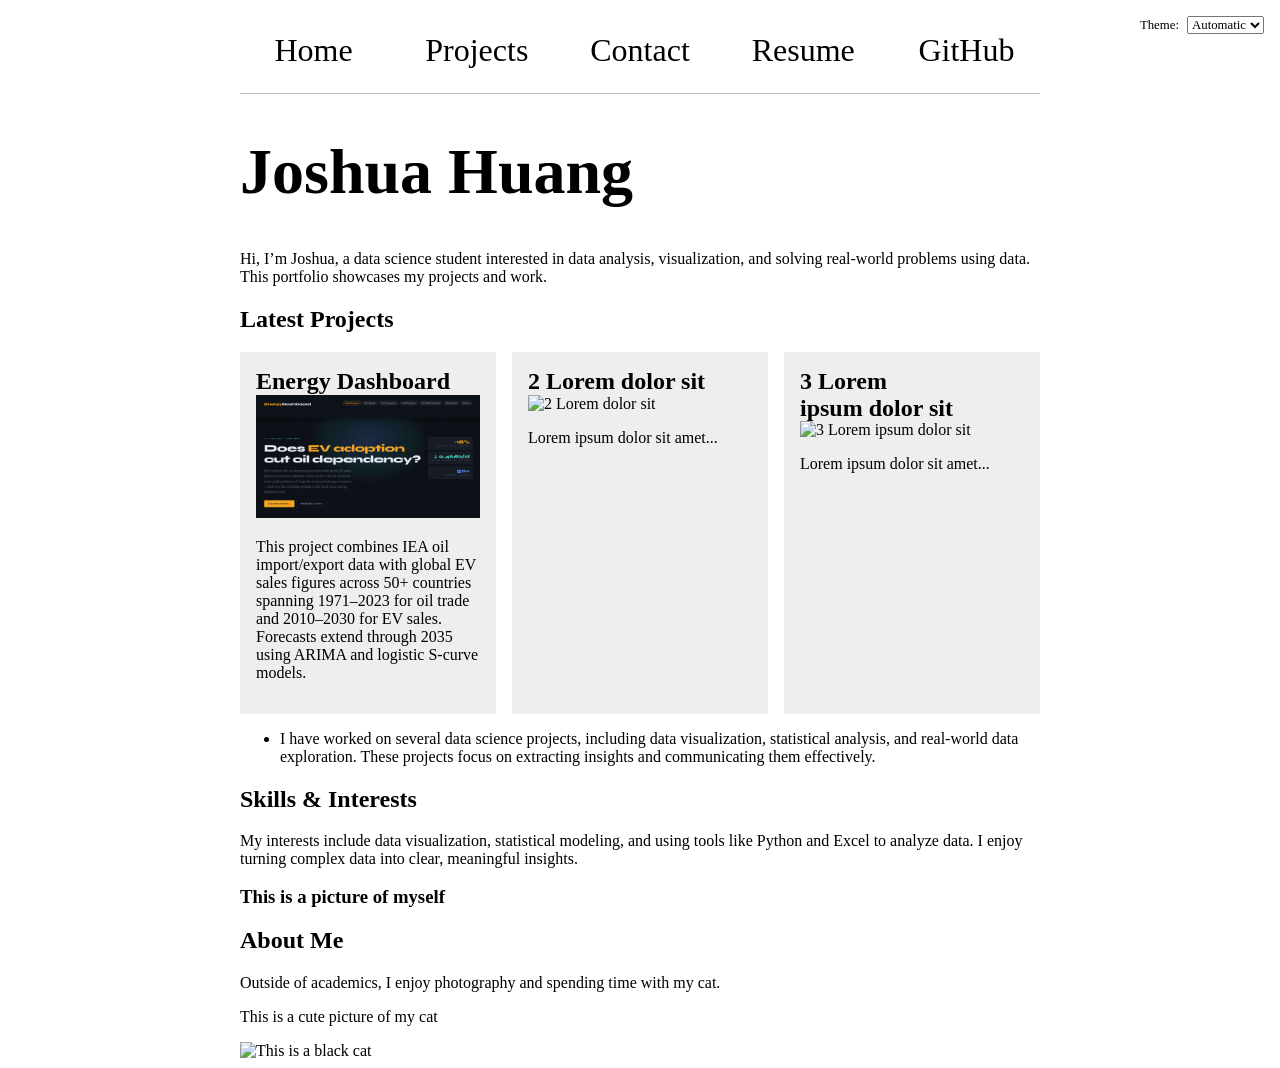
==== index.html @ 331b8407 "f4" ====
<!DOCTYPE html>
<html lang="en">
<head>
    <meta charset="UTF-8">
    <meta name="viewport" content="width=device-width, initial-scale=1.0">
    <title>Joshua Huang: Personal site and portfolio </title>
    <link rel="stylesheet" href="style.css">
    <script type="module" src="global.js"></script>
    
    <script src="index.js" type="module" defer></script>
</head>

    

<body>
    

    <h1>Joshua Huang</h1>
    <p>Hi, I’m Joshua, a data science student interested in data analysis, 
        visualization, and solving real-world problems using data. This portfolio showcases my projects and work.
    </p>

    <h2>Latest Projects</h2>
        <div class="projects">
    <!-- JS will fill this -->
        </div>

    <ul>
        <li>
            <p>
    I have worked on several data science projects, including data visualization,
    statistical analysis, and real-world data exploration. These projects focus on
    extracting insights and communicating them effectively.
        </p>

        </li>
    </ul>
    
    <h2>Skills & Interests</h2>
    <p>
     My interests include data visualization, statistical modeling, and using tools
    like Python and Excel to analyze data. I enjoy turning complex data into clear,
    meaningful insights.
    </p>

    <h3>This is a picture of myself</h3>

    <h2>About Me</h2>
    <p>
    Outside of academics, I enjoy photography and spending time with my cat.
    </p>
    <p>This is a cute picture of my cat</p>
    <img src="image/blackcat.png" alt="This is a black cat" width="500"/>

    
</body>
</html>
---- style.css ----
body {
  max-width: 100ch;
  margin: 0 auto;
  padding: 0.5rem 1rem;
}

input,
textarea,
button,
select {
  font: inherit;
}

form {
  display: grid;
  grid-template-columns: auto 1fr;
  gap: 1em;
}

form label {
  display: grid;
  grid-template-columns: subgrid;
  grid-column: 1 / -1;
}

button {
  grid-column: 1 / -1;
  width: 50%;
  margin: 1em auto;
}

:root{
    --color-accent: oklch(65.602% 0.09892 120.137);
} /* --root for whole doc> */

html {
  accent-color: var(--color-accent);
}

nav ul,
nav li {
  display: contents;
}

nav {
  display: flex;
  gap: 1rem;
  padding: 0.5rem 0;
  align-items: center;
  font-size: 2rem;
  border-bottom: 1px solid oklch(80% 3% 200);
}

nav a {
  flex: 1;
  text-decoration: none;
  color: inherit;
  text-align: center;
  padding: 0.5em;
}
nav a.current {
  border-bottom: 0.4em solid var(--color-accent);
  padding-bottom: 0.1em;
}

nav a:hover {
  border-bottom: 0.4em solid var(--color-accent);
  background-color: oklch(from var(--color-accent) 95% 5% h)
}
.projects {
  display: grid;
  grid-template-columns: repeat(auto-fill, minmax(15em, 1fr));
  gap: 1em;
}
.projects img {
  width: 100%;
  height: auto;
}
.projects article {
  padding: 1em;
  background-color: color-mix(in oklch, canvas, canvastext 5%);
}

.projects article:hover {
  transform: translateY(-4px);
}

.projects h2 {
  margin: 0;
}
h1 {
  font-size: 400%;
}

h1,
h2,
h3,
h4,
h5,
h6 {
  line-height: 1.1;
  text-wrap: balance;
}
html {
  color-scheme: light dark;
}

body {
  background-color: canvas;
  color: canvastext;
}

nav {
  --border-color: oklch(50% 10% 200 / 40%);
  border-bottom: 1px solid var(--border-color);
}

nav a:hover {
  background-color: color-mix(in oklch, var(--color-accent), canvas 85%);
}

.color-scheme {
  position: absolute;
  top: 1rem;
  right: 1rem;
  font-size: 80%;
  display: flex;
  align-items: center;
  gap: 0.5rem;
  grid-column: auto;
  grid-template-columns: none;
}
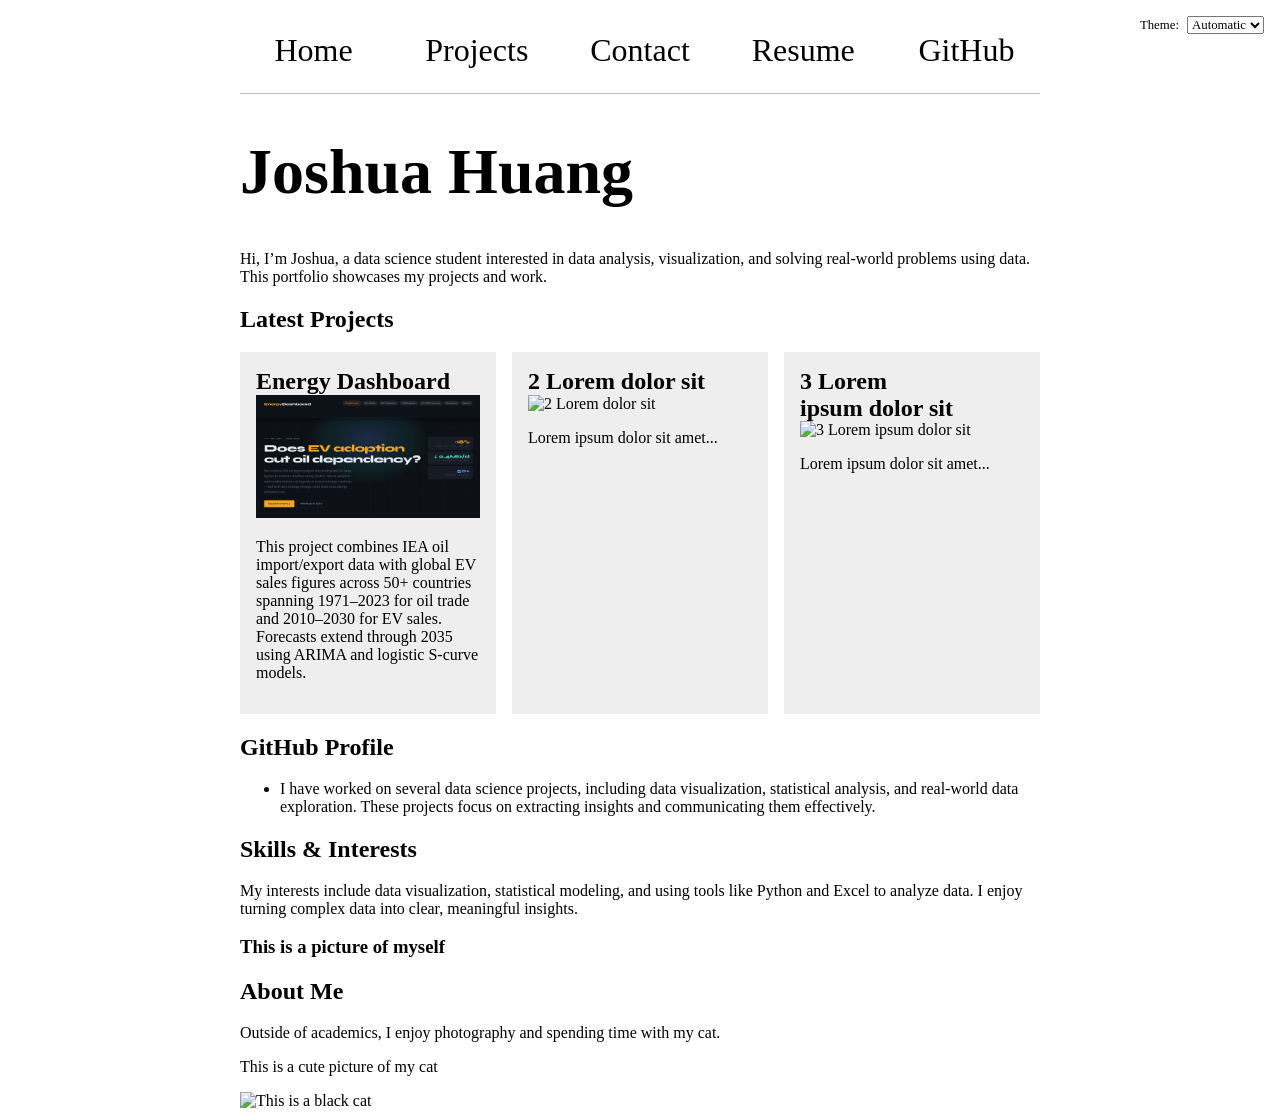
==== commit b473041d: "s4" ====
--- a/index.html
+++ b/index.html
@@ -24,7 +24,9 @@
         <div class="projects">
     <!-- JS will fill this -->
         </div>
-
+    <h2>GitHub Profile</h2>
+    <div id="profile-stats"></div>
+    
     <ul>
         <li>
             <p>
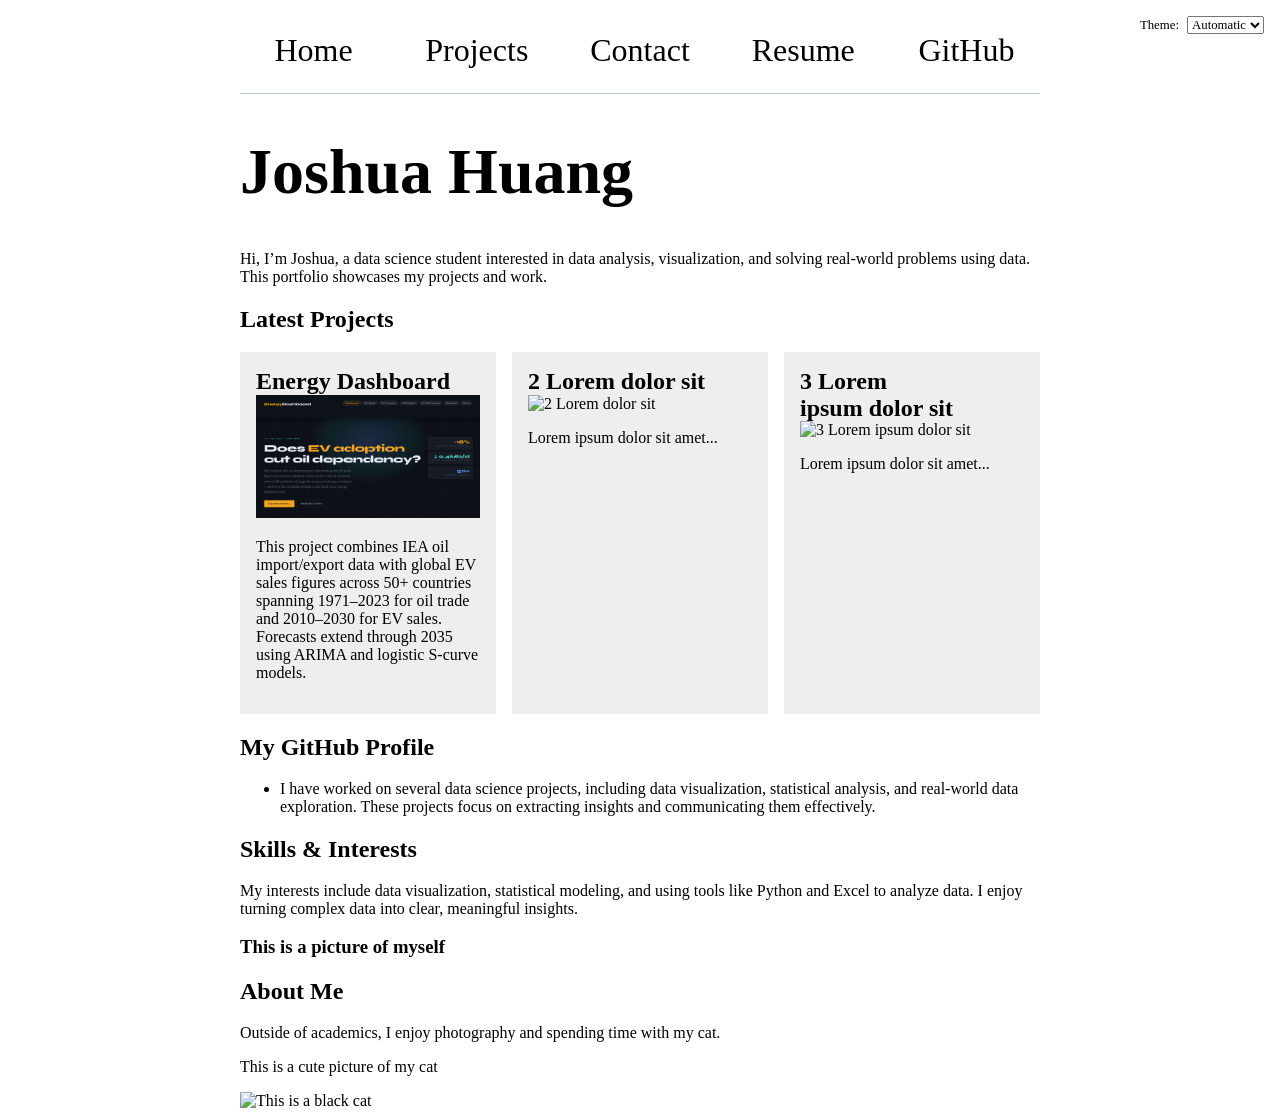
==== commit d5b2ce27: "s4 update" ====
--- a/index.html
+++ b/index.html
@@ -24,9 +24,10 @@
         <div class="projects">
     <!-- JS will fill this -->
         </div>
-    <h2>GitHub Profile</h2>
+    
+    <h2>My GitHub Profile</h2>
     <div id="profile-stats"></div>
-    
+
     <ul>
         <li>
             <p>
--- a/style.css
+++ b/style.css
@@ -129,4 +129,23 @@
   gap: 0.5rem;
   grid-column: auto;
   grid-template-columns: none;
+}
+
+#profile-stats dl {
+  display: grid;
+  grid-template-columns: repeat(4, 1fr);
+  gap: 0.5rem;
+}
+
+#profile-stats dt {
+  grid-row: 1;
+  font-weight: bold;
+  color: gray;
+  text-transform: uppercase;
+}
+
+#profile-stats dd {
+  grid-row: 2;
+  margin: 0;
+  font-size: 2rem;
 }
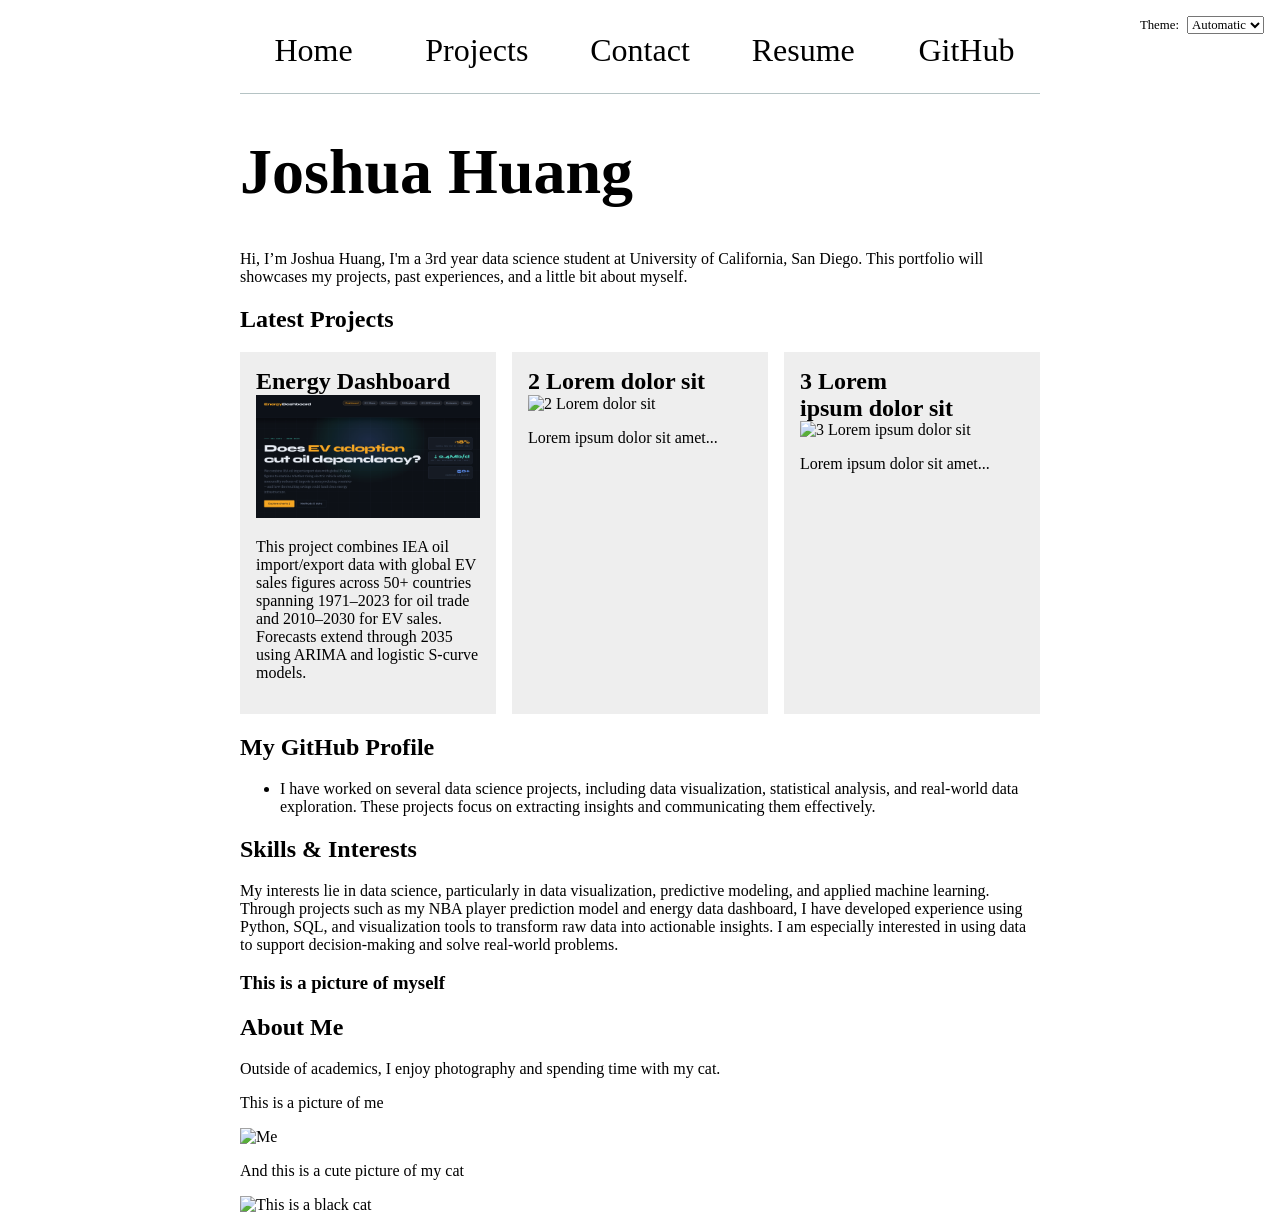
==== commit 47be74d9: "update" ====
--- a/index.html
+++ b/index.html
@@ -16,8 +16,7 @@
     
 
     <h1>Joshua Huang</h1>
-    <p>Hi, I’m Joshua, a data science student interested in data analysis, 
-        visualization, and solving real-world problems using data. This portfolio showcases my projects and work.
+    <p>Hi, I’m Joshua Huang, I'm a 3rd year data science student at University of California, San Diego. This portfolio will showcases my projects, past experiences, and a little bit about myself.
     </p>
 
     <h2>Latest Projects</h2>
@@ -40,11 +39,12 @@
     </ul>
     
     <h2>Skills & Interests</h2>
-    <p>
-     My interests include data visualization, statistical modeling, and using tools
-    like Python and Excel to analyze data. I enjoy turning complex data into clear,
-    meaningful insights.
-    </p>
+        <p>
+        My interests lie in data science, particularly in data visualization, predictive modeling, 
+        and applied machine learning. Through projects such as my NBA player prediction model and energy data dashboard, 
+        I have developed experience using Python, SQL, and visualization tools to transform raw data into actionable insights. 
+        I am especially interested in using data to support decision-making and solve real-world problems.
+        </p>
 
     <h3>This is a picture of myself</h3>
 
@@ -52,7 +52,10 @@
     <p>
     Outside of academics, I enjoy photography and spending time with my cat.
     </p>
-    <p>This is a cute picture of my cat</p>
+    <p>This is a picture of me</p>
+    <img src="image/hs.png" alt="Me" width="500"/>
+
+    <p>And this is a cute picture of my cat</p>
     <img src="image/blackcat.png" alt="This is a black cat" width="500"/>
 
     
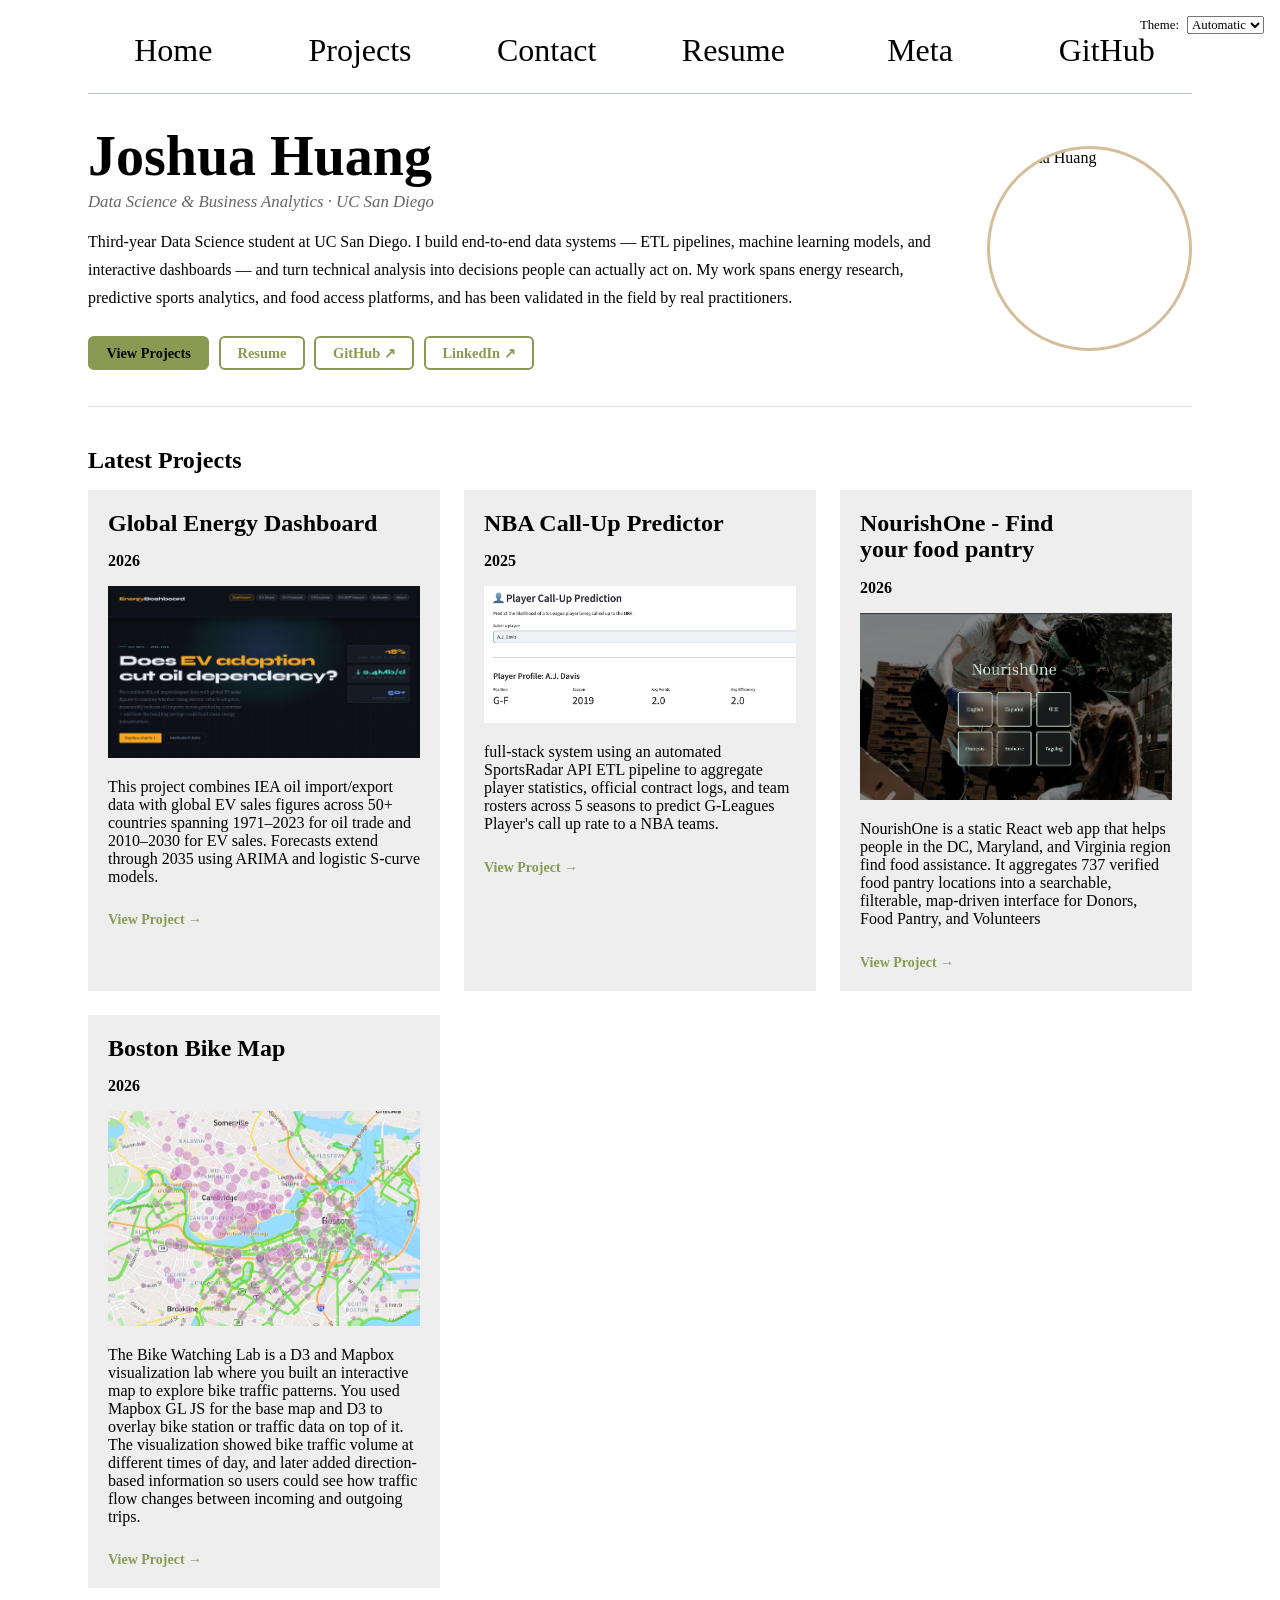
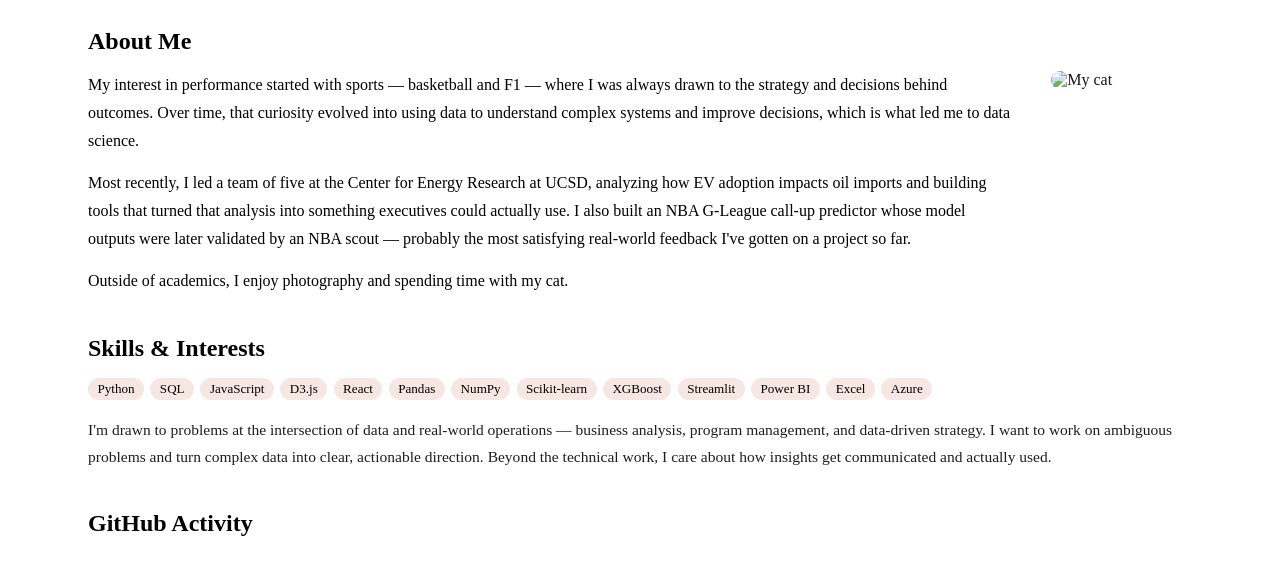
==== commit 7e4ba634: "ui update" ====
--- a/index.html
+++ b/index.html
@@ -3,61 +3,249 @@
 <head>
     <meta charset="UTF-8">
     <meta name="viewport" content="width=device-width, initial-scale=1.0">
-    <title>Joshua Huang: Personal site and portfolio </title>
+    <title>Joshua Huang — Data Science Portfolio</title>
     <link rel="stylesheet" href="style.css">
     <script type="module" src="global.js"></script>
-    
     <script src="index.js" type="module" defer></script>
+    <style>
+      /* ── Hero ──────────────────────────────────────────────── */
+      .hero {
+        display: grid;
+        grid-template-columns: 1fr auto;
+        gap: 2.5rem;
+        align-items: center;
+        padding: 2rem 0 2.25rem;
+        margin-bottom: 2.5rem;
+        border-bottom: 1px solid color-mix(in oklch, currentColor 12%, transparent);
+      }
+
+      .hero h1 {
+        font-size: clamp(2.25rem, 5vw, 3.5rem);
+        margin: 0 0 0.3rem;
+        line-height: 1.1;
+      }
+
+      .hero-tagline {
+        font-size: 1.05rem;
+        font-style: italic;
+        opacity: 0.6;
+        margin: 0 0 1rem;
+      }
+
+      .hero-intro {
+        font-size: 1rem;
+        line-height: 1.75;
+        margin: 0 0 1.5rem;
+      }
+
+      .hero-ctas {
+        display: flex;
+        flex-wrap: wrap;
+        gap: 0.6rem;
+      }
+
+      .hero-cta {
+        display: inline-block;
+        font-size: 0.9rem;
+        font-weight: 600;
+        text-decoration: none;
+        padding: 0.45em 1.15em;
+        border-radius: 0.4em;
+        border: 2px solid var(--color-accent);
+        color: var(--color-accent);
+        transition: background 150ms;
+      }
+
+      .hero-cta:hover {
+        background: color-mix(in oklch, var(--color-accent), canvas 80%);
+      }
+
+      .hero-cta.primary {
+        background: var(--color-accent);
+        color: oklch(12% 0.02 120);
+      }
+
+      .hero-cta.primary:hover {
+        background: color-mix(in oklch, var(--color-accent), canvastext 20%);
+      }
+
+      .hero-photo {
+        width: clamp(130px, 16vw, 210px);
+        aspect-ratio: 1;
+        border-radius: 50%;
+        object-fit: cover;
+        object-position: center 20%;
+        border: 3px solid color-mix(in oklch, var(--color-accent), canvas 45%);
+        display: block;
+      }
+
+      /* ── Section wrapper ───────────────────────────────────── */
+      .home-section {
+        margin-block: 2.5rem;
+      }
+
+      .home-section > h2 {
+        margin-top: 0;
+        margin-bottom: 1rem;
+      }
+
+      /* ── About ─────────────────────────────────────────────── */
+      .about-grid {
+        display: grid;
+        grid-template-columns: 1fr auto;
+        gap: 2.5rem;
+        align-items: start;
+      }
+
+      .about-text p {
+        font-size: 1rem;
+        line-height: 1.75;
+        margin: 0 0 0.9rem;
+      }
+
+      .about-text p:last-child { margin-bottom: 0; }
+
+      .about-photo {
+        width: clamp(100px, 11vw, 150px);
+        border-radius: 0.6rem;
+        display: block;
+        opacity: 0.9;
+      }
+
+      /* ── Skills ────────────────────────────────────────────── */
+      .skill-chips {
+        display: flex;
+        flex-wrap: wrap;
+        gap: 0.4rem;
+        margin-bottom: 1rem;
+      }
+
+      .skill-chip {
+        font-size: 0.82rem;
+        font-weight: 500;
+        padding: 0.22em 0.72em;
+        border-radius: 1em;
+        background: color-mix(in oklch, var(--color-accent), canvas 82%);
+        color: canvastext;
+      }
+
+      .interests-text {
+        font-size: 0.97rem;
+        line-height: 1.75;
+        margin: 0;
+        opacity: 0.88;
+      }
+
+      /* ── Responsive ────────────────────────────────────────── */
+      @media (max-width: 640px) {
+        .hero {
+          grid-template-columns: 1fr;
+          padding-top: 1.25rem;
+        }
+        .hero-photo {
+          width: 110px;
+          justify-self: center;
+          order: -1;
+        }
+        .about-grid {
+          grid-template-columns: 1fr;
+        }
+        .about-photo {
+          width: 90px;
+        }
+      }
+    </style>
 </head>
 
-    
-
 <body>
-    
-
-    <h1>Joshua Huang</h1>
-    <p>Hi, I’m Joshua Huang, I'm a 3rd year data science student at University of California, San Diego. This portfolio will showcases my projects, past experiences, and a little bit about myself.
+
+  <!-- ── Hero ─────────────────────────────────────────────────── -->
+  <section class="hero">
+    <div>
+      <h1>Joshua Huang</h1>
+      <p class="hero-tagline">Data Science &amp; Business Analytics · UC San Diego</p>
+      <p class="hero-intro">
+        Third-year Data Science student at UC San Diego. I build end-to-end data systems —
+        ETL pipelines, machine learning models, and interactive dashboards — and turn technical
+        analysis into decisions people can actually act on. My work spans energy research,
+        predictive sports analytics, and food access platforms, and has been validated in the field
+        by real practitioners.
+      </p>
+      <div class="hero-ctas">
+        <a href="projects/" class="hero-cta primary">View Projects</a>
+        <a href="resume/" class="hero-cta">Resume</a>
+        <a href="https://github.com/joshuaamm7" class="hero-cta" target="_blank" rel="noopener noreferrer">GitHub ↗</a>
+        <a href="https://linkedin.com/in/joshuahuang22" class="hero-cta" target="_blank" rel="noopener noreferrer">LinkedIn ↗</a>
+      </div>
+    </div>
+    <img src="image/hs.png" alt="Joshua Huang" class="hero-photo">
+  </section>
+
+  <!-- ── Latest Projects ───────────────────────────────────────── -->
+  <section class="home-section">
+    <h2>Latest Projects</h2>
+    <div class="projects">
+      <!-- Filled by index.js -->
+    </div>
+  </section>
+
+  <!-- ── About Me ──────────────────────────────────────────────── -->
+  <section class="home-section">
+    <h2>About Me</h2>
+    <div class="about-grid">
+      <div class="about-text">
+        <p>
+          My interest in performance started with sports — basketball and F1 — where I was
+          always drawn to the strategy and decisions behind outcomes. Over time, that curiosity
+          evolved into using data to understand complex systems and improve decisions, which is
+          what led me to data science.
+        </p>
+        <p>
+          Most recently, I led a team of five at the Center for Energy Research at UCSD,
+          analyzing how EV adoption impacts oil imports and building tools that turned that
+          analysis into something executives could actually use. I also built an NBA G-League
+          call-up predictor whose model outputs were later validated by an NBA scout —
+          probably the most satisfying real-world feedback I've gotten on a project so far.
+        </p>
+        <p>
+          Outside of academics, I enjoy photography and spending time with my cat.
+        </p>
+      </div>
+      <img src="image/blackcat.png" alt="My cat" class="about-photo">
+    </div>
+  </section>
+
+  <!-- ── Skills & Interests ────────────────────────────────────── -->
+  <section class="home-section">
+    <h2>Skills &amp; Interests</h2>
+    <div class="skill-chips">
+      <span class="skill-chip">Python</span>
+      <span class="skill-chip">SQL</span>
+      <span class="skill-chip">JavaScript</span>
+      <span class="skill-chip">D3.js</span>
+      <span class="skill-chip">React</span>
+      <span class="skill-chip">Pandas</span>
+      <span class="skill-chip">NumPy</span>
+      <span class="skill-chip">Scikit-learn</span>
+      <span class="skill-chip">XGBoost</span>
+      <span class="skill-chip">Streamlit</span>
+      <span class="skill-chip">Power BI</span>
+      <span class="skill-chip">Excel</span>
+      <span class="skill-chip">Azure</span>
+    </div>
+    <p class="interests-text">
+      I'm drawn to problems at the intersection of data and real-world operations — business
+      analysis, program management, and data-driven strategy. I want to work on ambiguous
+      problems and turn complex data into clear, actionable direction. Beyond the technical
+      work, I care about how insights get communicated and actually used.
     </p>
-
-    <h2>Latest Projects</h2>
-        <div class="projects">
-    <!-- JS will fill this -->
-        </div>
-    
-    <h2>My GitHub Profile</h2>
+  </section>
+
+  <!-- ── GitHub Activity ───────────────────────────────────────── -->
+  <section class="home-section">
+    <h2>GitHub Activity</h2>
     <div id="profile-stats"></div>
-
-    <ul>
-        <li>
-            <p>
-    I have worked on several data science projects, including data visualization,
-    statistical analysis, and real-world data exploration. These projects focus on
-    extracting insights and communicating them effectively.
-        </p>
-
-        </li>
-    </ul>
-    
-    <h2>Skills & Interests</h2>
-        <p>
-        My interests lie in data science, particularly in data visualization, predictive modeling, 
-        and applied machine learning. Through projects such as my NBA player prediction model and energy data dashboard, 
-        I have developed experience using Python, SQL, and visualization tools to transform raw data into actionable insights. 
-        I am especially interested in using data to support decision-making and solve real-world problems.
-        </p>
-
-    <h3>This is a picture of myself</h3>
-
-    <h2>About Me</h2>
-    <p>
-    Outside of academics, I enjoy photography and spending time with my cat.
-    </p>
-    <p>This is a picture of me</p>
-    <img src="image/hs.png" alt="Me" width="500"/>
-
-    <p>And this is a cute picture of my cat</p>
-    <img src="image/blackcat.png" alt="This is a black cat" width="500"/>
-
-    
+  </section>
+
 </body>
-</html>+</html>
--- a/style.css
+++ b/style.css
@@ -1,7 +1,22 @@
+* {
+  box-sizing: border-box;
+}
+
+:root {
+  --color-accent: oklch(65.602% 0.09892 120.137);
+}
+
+html {
+  accent-color: var(--color-accent);
+  color-scheme: light dark;
+}
+
 body {
-  max-width: 100ch;
+  max-width: min(1300px, 90vw);
   margin: 0 auto;
-  padding: 0.5rem 1rem;
+  padding: 0.5rem 1.5rem;
+  background-color: canvas;
+  color: canvastext;
 }
 
 input,
@@ -11,6 +26,8 @@
   font: inherit;
 }
 
+/* ─── Form ─────────────────────────────────────────────── */
+
 form {
   display: grid;
   grid-template-columns: auto 1fr;
@@ -29,26 +46,21 @@
   margin: 1em auto;
 }
 
-:root{
-    --color-accent: oklch(65.602% 0.09892 120.137);
-} /* --root for whole doc> */
-
-html {
-  accent-color: var(--color-accent);
-}
-
-nav ul,
-nav li {
-  display: contents;
-}
+/* ─── Navigation ────────────────────────────────────────── */
 
 nav {
+  --border-color: oklch(50% 10% 200 / 40%);
   display: flex;
   gap: 1rem;
   padding: 0.5rem 0;
   align-items: center;
   font-size: 2rem;
-  border-bottom: 1px solid oklch(80% 3% 200);
+  border-bottom: 1px solid var(--border-color);
+}
+
+nav ul,
+nav li {
+  display: contents;
 }
 
 nav a {
@@ -58,6 +70,7 @@
   text-align: center;
   padding: 0.5em;
 }
+
 nav a.current {
   border-bottom: 0.4em solid var(--color-accent);
   padding-bottom: 0.1em;
@@ -65,29 +78,11 @@
 
 nav a:hover {
   border-bottom: 0.4em solid var(--color-accent);
-  background-color: oklch(from var(--color-accent) 95% 5% h)
-}
-.projects {
-  display: grid;
-  grid-template-columns: repeat(auto-fill, minmax(15em, 1fr));
-  gap: 1em;
-}
-.projects img {
-  width: 100%;
-  height: auto;
-}
-.projects article {
-  padding: 1em;
-  background-color: color-mix(in oklch, canvas, canvastext 5%);
-}
-
-.projects article:hover {
-  transform: translateY(-4px);
-}
-
-.projects h2 {
-  margin: 0;
-}
+  background-color: color-mix(in oklch, var(--color-accent), canvas 85%);
+}
+
+/* ─── Headings ──────────────────────────────────────────── */
+
 h1 {
   font-size: 400%;
 }
@@ -101,23 +96,8 @@
   line-height: 1.1;
   text-wrap: balance;
 }
-html {
-  color-scheme: light dark;
-}
-
-body {
-  background-color: canvas;
-  color: canvastext;
-}
-
-nav {
-  --border-color: oklch(50% 10% 200 / 40%);
-  border-bottom: 1px solid var(--border-color);
-}
-
-nav a:hover {
-  background-color: color-mix(in oklch, var(--color-accent), canvas 85%);
-}
+
+/* ─── Theme selector ────────────────────────────────────── */
 
 .color-scheme {
   position: absolute;
@@ -131,6 +111,8 @@
   grid-template-columns: none;
 }
 
+/* ─── Profile stats ─────────────────────────────────────── */
+
 #profile-stats dl {
   display: grid;
   grid-template-columns: repeat(4, 1fr);
@@ -148,4 +130,480 @@
   grid-row: 2;
   margin: 0;
   font-size: 2rem;
+}
+
+/* ─── Projects grid ─────────────────────────────────────── */
+
+.projects {
+  display: grid;
+  grid-template-columns: repeat(auto-fill, minmax(17em, 1fr));
+  gap: 1.5em;
+}
+
+.projects img {
+  width: 100%;
+  height: auto;
+}
+
+.projects article {
+  padding: 1.25em;
+  background-color: color-mix(in oklch, canvas, canvastext 5%);
+}
+
+.projects article:hover {
+  transform: translateY(-4px);
+}
+
+.projects h2 {
+  margin: 0;
+}
+
+.project-link {
+  display: inline-block;
+  margin-top: 0.75em;
+  font-size: 0.875rem;
+  font-weight: 600;
+  color: var(--color-accent);
+  text-decoration: none;
+}
+
+.project-link:hover {
+  text-decoration: underline;
+}
+
+/* ─── Pie chart & legend ────────────────────────────────── */
+
+.chart-container {
+  display: flex;
+  align-items: center;
+  gap: 2.5em;
+  margin-block: 2.5rem;
+}
+
+#projects-pie-plot {
+  max-width: 20em;
+  overflow: visible;
+}
+
+#projects-pie-plot path {
+  transition: 300ms;
+  cursor: pointer;
+}
+
+#projects-pie-plot:has(path:hover) path:not(:hover) {
+  opacity: 0.5;
+}
+
+.selected {
+  --color: oklch(60% 45% 0) !important;
+}
+
+.selected:is(path) {
+  fill: var(--color);
+}
+
+.legend {
+  flex: 1;
+  display: grid;
+  grid-template-columns: repeat(auto-fill, minmax(9em, 1fr));
+  gap: 1em;
+  padding: 1em;
+  border: 1px solid #ccc;
+  border-radius: 0.5em;
+  list-style: none;
+}
+
+.legend-item {
+  display: flex;
+  align-items: center;
+  gap: 0.5em;
+}
+
+.swatch {
+  display: inline-block;
+  width: 1em;
+  aspect-ratio: 1 / 1;
+  background-color: var(--color);
+  border-radius: 0.2em;
+}
+
+/* ─── Search bar ────────────────────────────────────────── */
+
+.searchBar {
+  display: block;
+  width: 100%;
+  max-width: 35em;
+  padding: 0.75em 1em;
+  margin-block: 1.5em;
+  font-size: 1.1rem;
+  border: 2px solid var(--color-accent);
+  border-radius: 0.5em;
+  background-color: canvas;
+  color: canvastext;
+}
+
+.searchBar::placeholder {
+  color: color-mix(in oklch, canvastext, canvas 45%);
+}
+
+.searchBar:focus {
+  outline: 3px solid color-mix(in oklch, var(--color-accent), canvas 60%);
+  outline-offset: 2px;
+}
+
+/* ─── Stats ─────────────────────────────────────────────── */
+
+.stats {
+  display: grid;
+  grid-template-columns: repeat(auto-fit, minmax(10em, 1fr));
+  gap: 1rem;
+  margin-block: 2rem;
+}
+
+.stats dt {
+  font-weight: bold;
+  color: color-mix(in oklch, canvastext, canvas 35%);
+}
+
+.stats dd {
+  margin: 0;
+  font-size: 2rem;
+  font-weight: bold;
+}
+
+/* ─── Gridlines ─────────────────────────────────────────── */
+
+.gridlines line {
+  stroke: currentColor;
+  stroke-opacity: 0.15;
+}
+
+.gridlines path {
+  display: none;
+}
+
+/* ─── Tooltip & info ────────────────────────────────────── */
+
+.info {
+  display: grid;
+  grid-template-columns: auto 1fr;
+  gap: 0.25rem 1rem;
+  margin: 0;
+}
+
+.info dt {
+  color: color-mix(in oklch, canvastext, canvas 40%);
+  font-weight: bold;
+}
+
+.info dd {
+  margin: 0;
+}
+
+.tooltip {
+  position: fixed;
+  top: 1em;
+  left: 1em;
+  background: color-mix(in oklch, canvas, canvastext 5%);
+  color: canvastext;
+  border: 1px solid color-mix(in oklch, canvastext, canvas 75%);
+  border-radius: 0.75rem;
+  padding: 1rem;
+  box-shadow: 0 0.5rem 1.5rem rgb(0 0 0 / 0.18);
+  backdrop-filter: blur(0.5rem);
+  z-index: 10;
+}
+
+dl.info {
+  transition-duration: 500ms;
+  transition-property: opacity, visibility;
+}
+
+dl.info[hidden]:not(:hover, :focus-within) {
+  opacity: 0;
+  visibility: hidden;
+}
+
+/* ─── Meta page header ──────────────────────────────────── */
+
+.meta-header {
+  margin-bottom: 2rem;
+}
+
+.meta-intro {
+  min-width: 0;
+}
+
+.meta-intro h1 {
+  font-size: clamp(2.5rem, 7vw, 4.5rem);
+  line-height: 1;
+  margin-bottom: 1rem;
+}
+
+.meta-intro p {
+  margin-bottom: 1rem;
+}
+
+.meta-stats-panel {
+  position: static;
+  width: 100%;
+}
+
+#stats {
+  display: grid;
+  grid-template-columns: repeat(auto-fit, minmax(120px, 1fr));
+  gap: 0.75rem;
+  margin-top: 1.25rem;
+  margin-bottom: 2rem;
+}
+
+.stat-card {
+  padding: 0.75rem 0;
+  border-top: 1px solid color-mix(in oklch, currentColor 20%, transparent);
+}
+
+.stat-card dt {
+  margin: 0 0 0.25rem;
+  font-size: 0.8rem;
+  font-weight: 700;
+  opacity: 0.6;
+}
+
+.stat-card dd {
+  margin: 0;
+  font-size: clamp(1.3rem, 2.8vw, 2rem);
+  font-weight: 800;
+  line-height: 1.1;
+}
+
+/* ─── Time slider ───────────────────────────────────────── */
+
+.slider-container {
+  margin-block: 1rem;
+}
+
+.slider-container label {
+  display: flex;
+  align-items: center;
+  gap: 1rem;
+  flex-wrap: wrap;
+}
+
+#commit-progress {
+  width: min(320px, 100%);
+  flex: 0 1 320px;
+}
+
+#commit-time {
+  font-size: 0.9rem;
+  opacity: 0.75;
+}
+
+/* ─── Circles (scatter plot) ────────────────────────────── */
+
+circle {
+  transition: all 200ms;
+  transform-origin: center;
+  transform-box: fill-box;
+
+  @starting-style {
+    r: 0;
+  }
+}
+
+circle:hover {
+  transform: scale(1.5);
+}
+
+circle.selected {
+  fill: #ff6b6b;
+}
+
+/* ─── Brush selection ───────────────────────────────────── */
+
+@keyframes marching-ants {
+  to {
+    stroke-dashoffset: -8;
+  }
+}
+
+.selection {
+  fill-opacity: 0.1;
+  stroke: currentColor;
+  stroke-opacity: 0.7;
+  stroke-dasharray: 5 3;
+  animation: marching-ants 2s linear infinite;
+}
+
+/* ─── Responsive ────────────────────────────────────────── */
+
+@media (max-width: 700px) {
+  .chart-container {
+    flex-direction: column;
+    align-items: stretch;
+  }
+
+  #projects-pie-plot {
+    align-self: center;
+  }
+}
+/* ─── Scrollytelling layout ──────────────────────────────── */
+
+#scrolly-1 {
+  position: relative;
+  display: grid;
+  grid-template-columns: minmax(260px, 0.85fr) minmax(480px, 1.4fr);
+  gap: 2rem;
+  align-items: start;
+  margin-top: 2rem;
+  margin-bottom: 4rem;
+}
+
+#scatter-story {
+  position: relative;
+  z-index: 1;
+}
+
+#scatter-plot {
+  position: sticky;
+  top: 1rem;
+  align-self: start;
+  max-height: 95vh;
+  overflow-y: auto;
+  z-index: 0;
+  padding-bottom: 1rem;
+}
+
+.chart-section h2,
+.files-section h2 {
+  margin-top: 0;
+  margin-bottom: 0.75rem;
+}
+
+#chart {
+  width: 100%;
+  overflow: visible;
+}
+
+#chart svg {
+  width: 100%;
+  height: auto;
+  max-height: 45vh;
+  display: block;
+}
+
+/* ─── Scroll steps ───────────────────────────────────────── */
+
+.step {
+  margin-bottom: 1.75rem;
+  padding: 0.75rem 0 0.75rem 1rem;
+  border-left: 3px solid #555;
+  opacity: 0.55;
+  font-size: 0.95rem;
+  line-height: 1.5;
+  transition: opacity 200ms, border-color 200ms;
+}
+
+.step:last-child {
+  margin-bottom: 2rem;
+}
+
+.step p {
+  margin: 0 0 0.6rem;
+}
+
+.step.is-active {
+  opacity: 1;
+  border-left-color: currentColor;
+}
+
+#scatter-story a {
+  color: inherit;
+  font-weight: 600;
+}
+
+/* ─── Files section (inside sticky right column) ─────────── */
+
+.files-section {
+  margin-top: 1.5rem;
+  padding-top: 1rem;
+  border-top: 1px solid color-mix(in oklch, currentColor 18%, transparent);
+}
+
+#files {
+  display: grid;
+  grid-template-columns: minmax(120px, 180px) minmax(0, 1fr);
+  gap: 0.45rem 0.9rem;
+  align-items: start;
+}
+
+#files > div {
+  grid-column: 1 / -1;
+  display: grid;
+  grid-template-columns: subgrid;
+  align-items: start;
+  margin-bottom: 0.35rem;
+}
+
+#files dt {
+  grid-column: 1;
+  font-size: 0.75rem;
+  line-height: 1.2;
+  min-width: 0;
+}
+
+#files dt code {
+  white-space: normal;
+  overflow-wrap: anywhere;
+}
+
+#files dt small {
+  display: block;
+  opacity: 0.65;
+  font-size: 0.7rem;
+  margin-top: 0.15rem;
+}
+
+#files dd {
+  grid-column: 2;
+  display: flex;
+  flex-wrap: wrap;
+  gap: 0.12em;
+  margin: 0;
+  padding-top: 0.15rem;
+  min-width: 0;
+}
+
+.loc {
+  flex: 0 0 auto;
+  width: 0.38em;
+  aspect-ratio: 1;
+  border-radius: 50%;
+  background: var(--color);
+}
+
+/* ─── Responsive (meta page) ─────────────────────────────── */
+
+@media (max-width: 900px) {
+  #scrolly-1 {
+    grid-template-columns: 1fr;
+  }
+
+  #scatter-plot {
+    position: static;
+    max-height: none;
+    overflow: visible;
+  }
+
+  #files {
+    grid-template-columns: 1fr;
+  }
+
+  #files > div {
+    display: block;
+  }
+
+  #files dd {
+    margin-top: 0.35rem;
+  }
 }
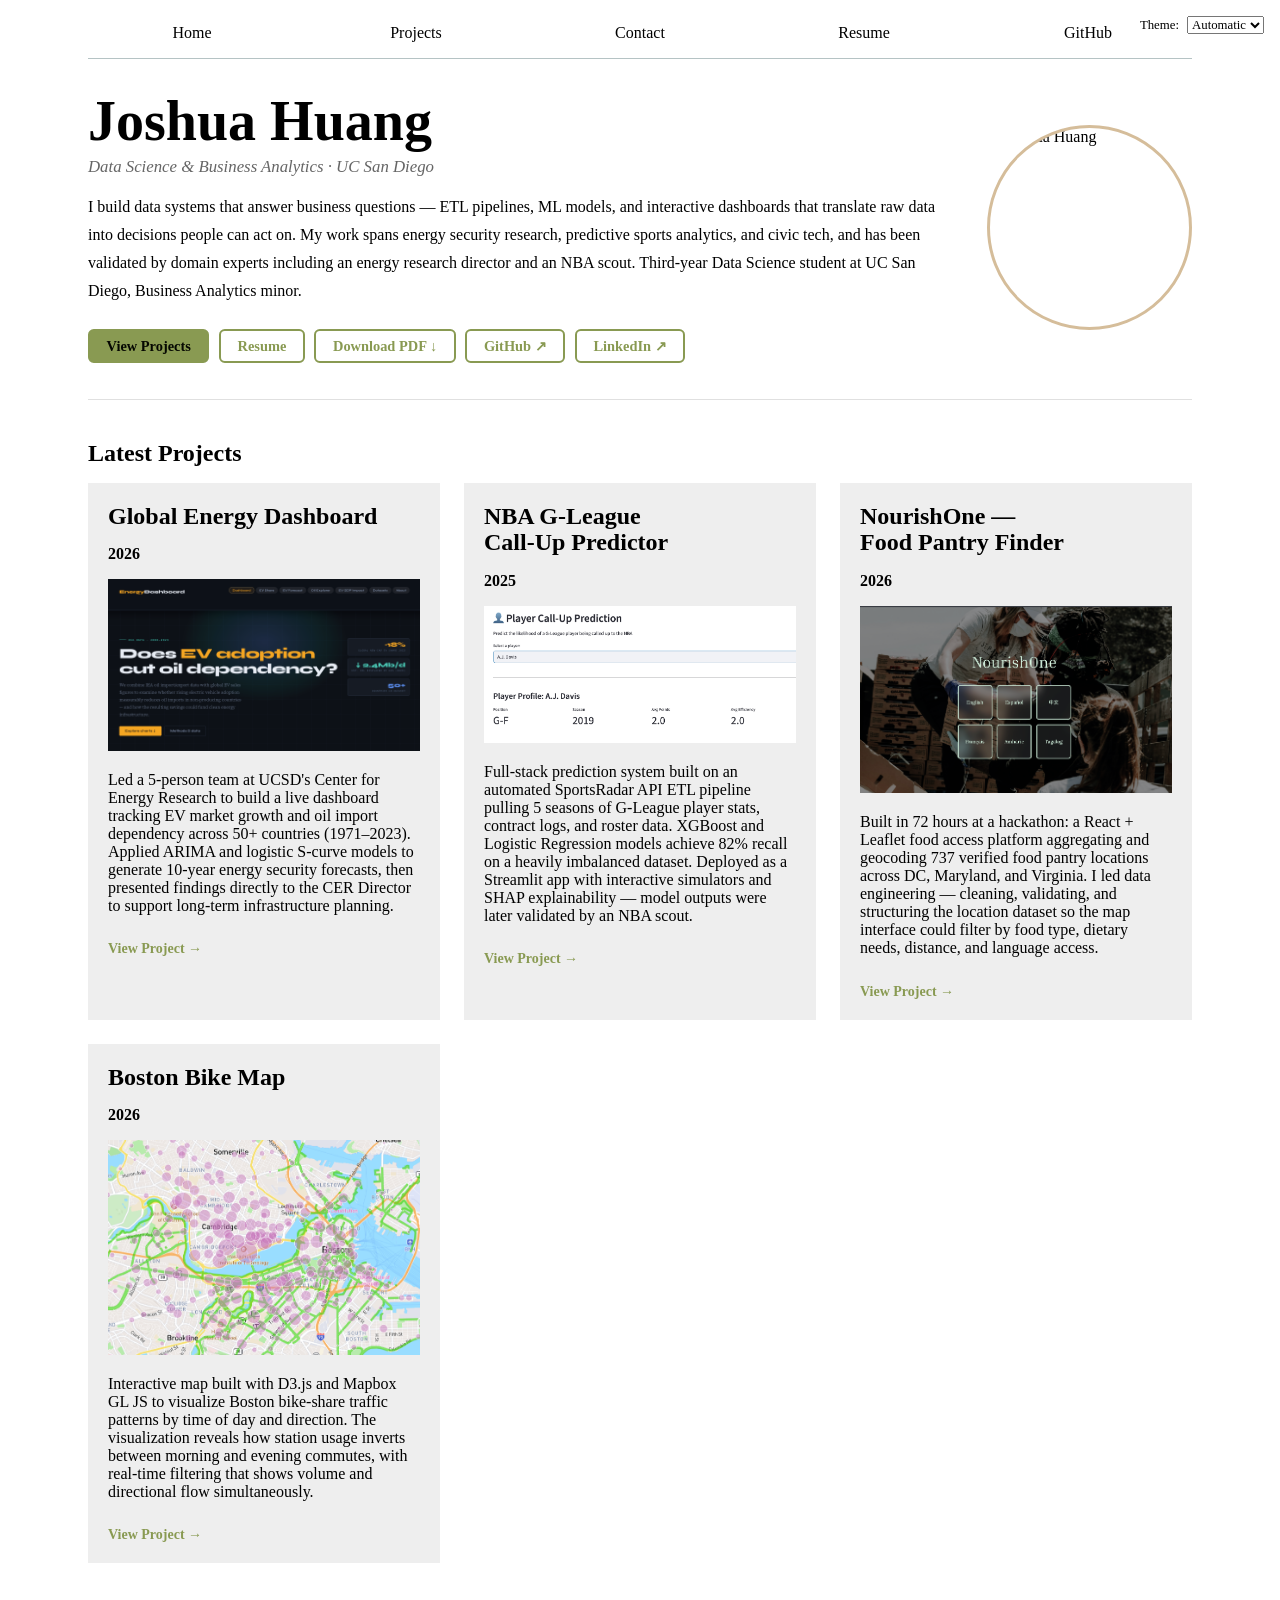
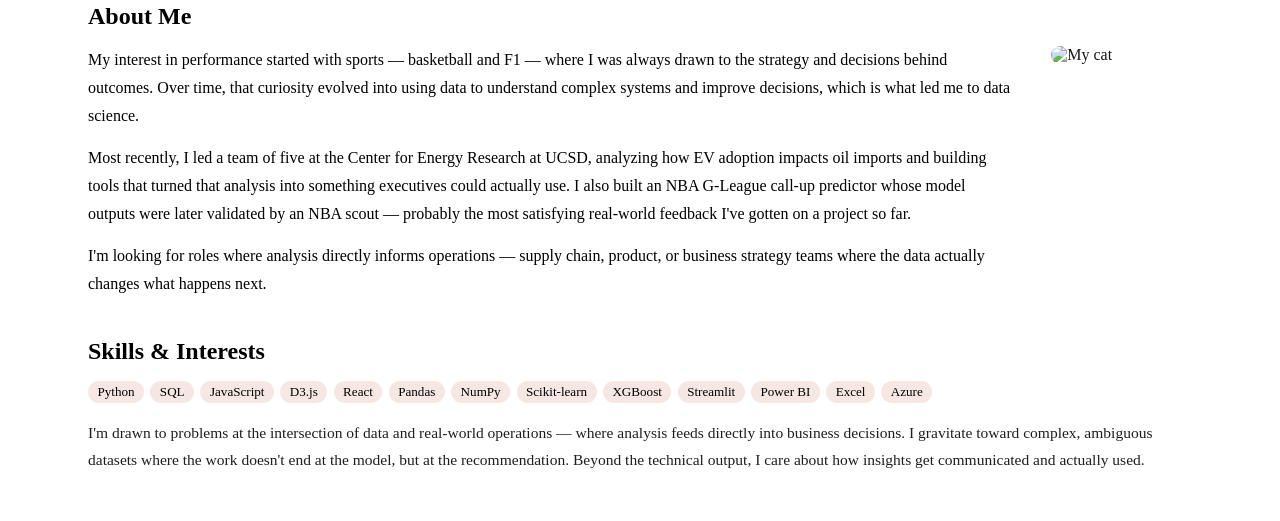
==== commit 90866810: "new resume upload" ====
--- a/index.html
+++ b/index.html
@@ -3,6 +3,7 @@
 <head>
     <meta charset="UTF-8">
     <meta name="viewport" content="width=device-width, initial-scale=1.0">
+    <meta name="description" content="Joshua Huang — Data Science and Business Analytics student at UC San Diego. Projects in ML, ETL pipelines, dashboard engineering, and interactive visualization.">
     <title>Joshua Huang — Data Science Portfolio</title>
     <link rel="stylesheet" href="style.css">
     <script type="module" src="global.js"></script>
@@ -165,15 +166,16 @@
       <h1>Joshua Huang</h1>
       <p class="hero-tagline">Data Science &amp; Business Analytics · UC San Diego</p>
       <p class="hero-intro">
-        Third-year Data Science student at UC San Diego. I build end-to-end data systems —
-        ETL pipelines, machine learning models, and interactive dashboards — and turn technical
-        analysis into decisions people can actually act on. My work spans energy research,
-        predictive sports analytics, and food access platforms, and has been validated in the field
-        by real practitioners.
+        I build data systems that answer business questions — ETL pipelines, ML models, and
+        interactive dashboards that translate raw data into decisions people can act on. My work
+        spans energy security research, predictive sports analytics, and civic tech, and has been
+        validated by domain experts including an energy research director and an NBA scout.
+        Third-year Data Science student at UC San Diego, Business Analytics minor.
       </p>
       <div class="hero-ctas">
         <a href="projects/" class="hero-cta primary">View Projects</a>
         <a href="resume/" class="hero-cta">Resume</a>
+        <a href="resume/Joshua_Huang_Resume.pdf" download class="hero-cta">Download PDF ↓</a>
         <a href="https://github.com/joshuaamm7" class="hero-cta" target="_blank" rel="noopener noreferrer">GitHub ↗</a>
         <a href="https://linkedin.com/in/joshuahuang22" class="hero-cta" target="_blank" rel="noopener noreferrer">LinkedIn ↗</a>
       </div>
@@ -208,7 +210,8 @@
           probably the most satisfying real-world feedback I've gotten on a project so far.
         </p>
         <p>
-          Outside of academics, I enjoy photography and spending time with my cat.
+          I'm looking for roles where analysis directly informs operations — supply chain,
+          product, or business strategy teams where the data actually changes what happens next.
         </p>
       </div>
       <img src="image/blackcat.png" alt="My cat" class="about-photo">
@@ -234,18 +237,13 @@
       <span class="skill-chip">Azure</span>
     </div>
     <p class="interests-text">
-      I'm drawn to problems at the intersection of data and real-world operations — business
-      analysis, program management, and data-driven strategy. I want to work on ambiguous
-      problems and turn complex data into clear, actionable direction. Beyond the technical
-      work, I care about how insights get communicated and actually used.
+      I'm drawn to problems at the intersection of data and real-world operations — where
+      analysis feeds directly into business decisions. I gravitate toward complex, ambiguous
+      datasets where the work doesn't end at the model, but at the recommendation. Beyond the
+      technical output, I care about how insights get communicated and actually used.
     </p>
   </section>
 
-  <!-- ── GitHub Activity ───────────────────────────────────────── -->
-  <section class="home-section">
-    <h2>GitHub Activity</h2>
-    <div id="profile-stats"></div>
-  </section>
 
 </body>
 </html>
--- a/style.css
+++ b/style.css
@@ -54,7 +54,7 @@
   gap: 1rem;
   padding: 0.5rem 0;
   align-items: center;
-  font-size: 2rem;
+  font-size: 1rem;
   border-bottom: 1px solid var(--border-color);
 }
 
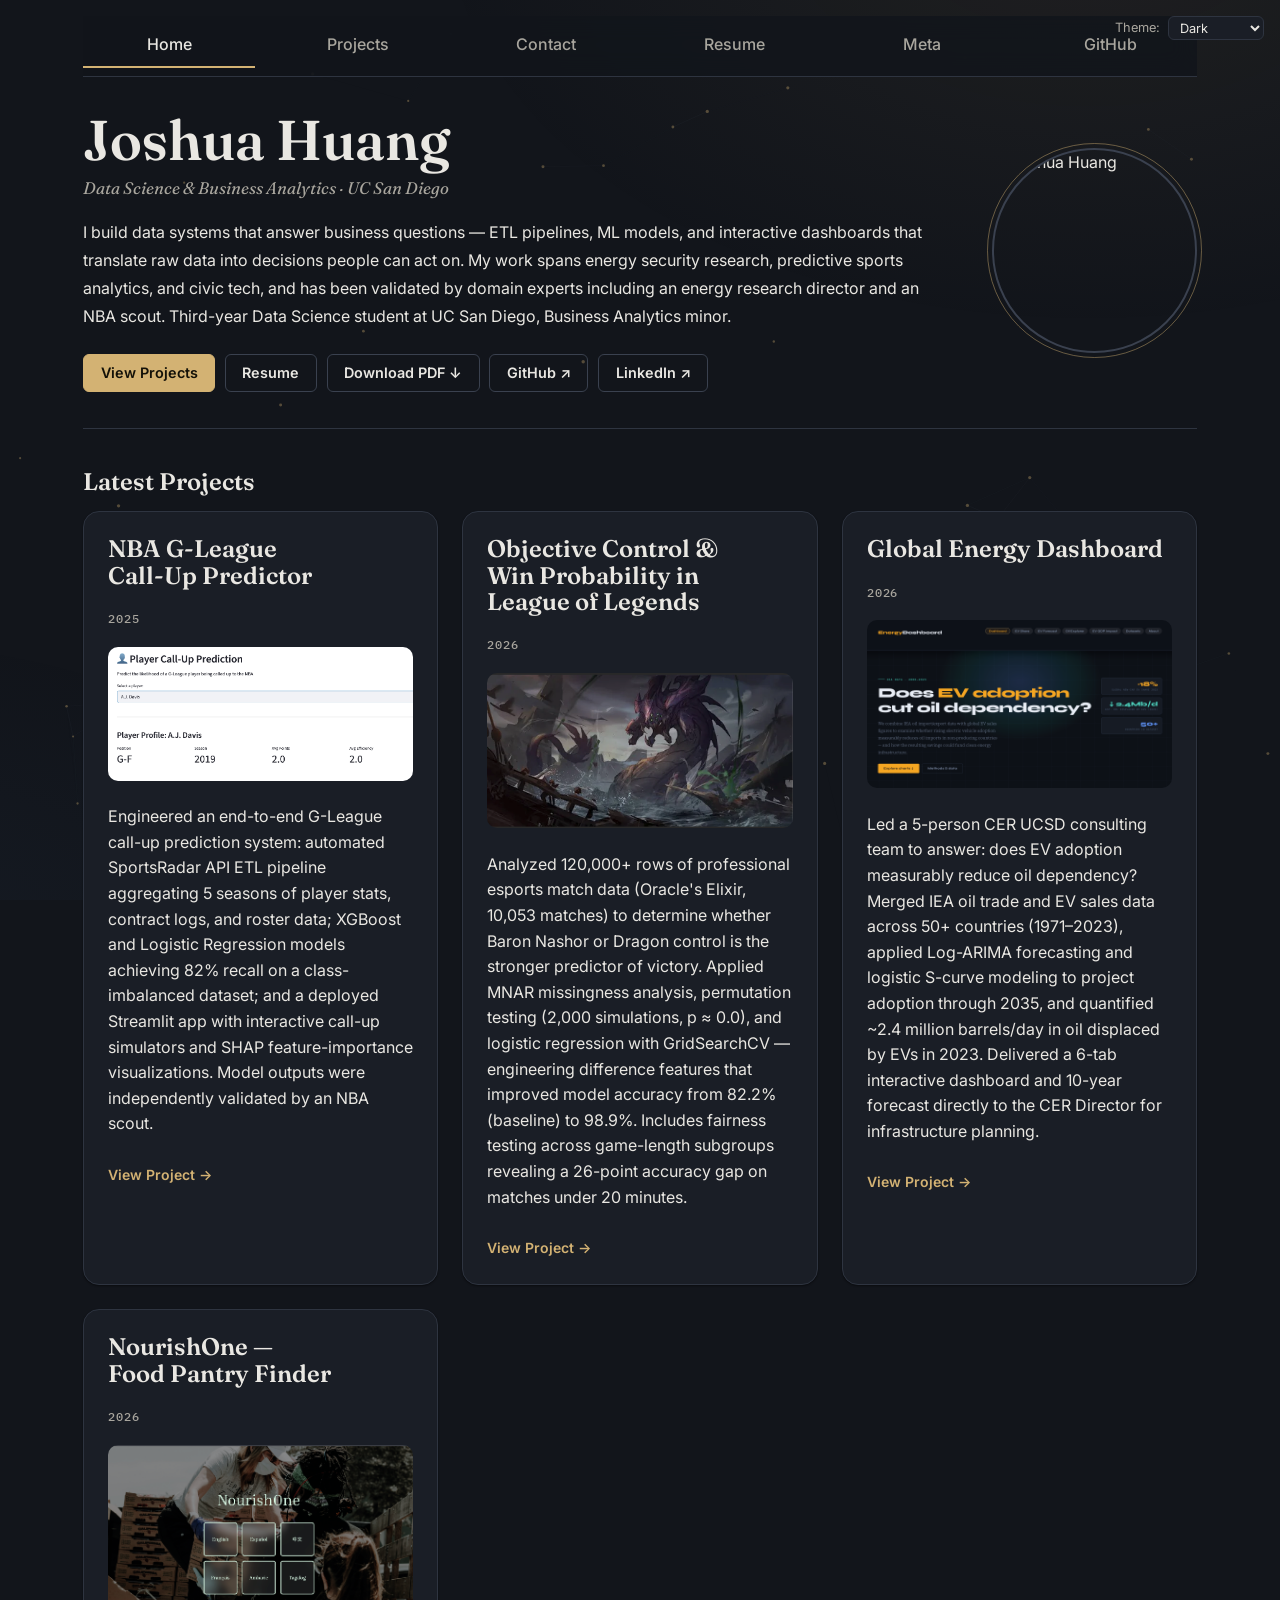
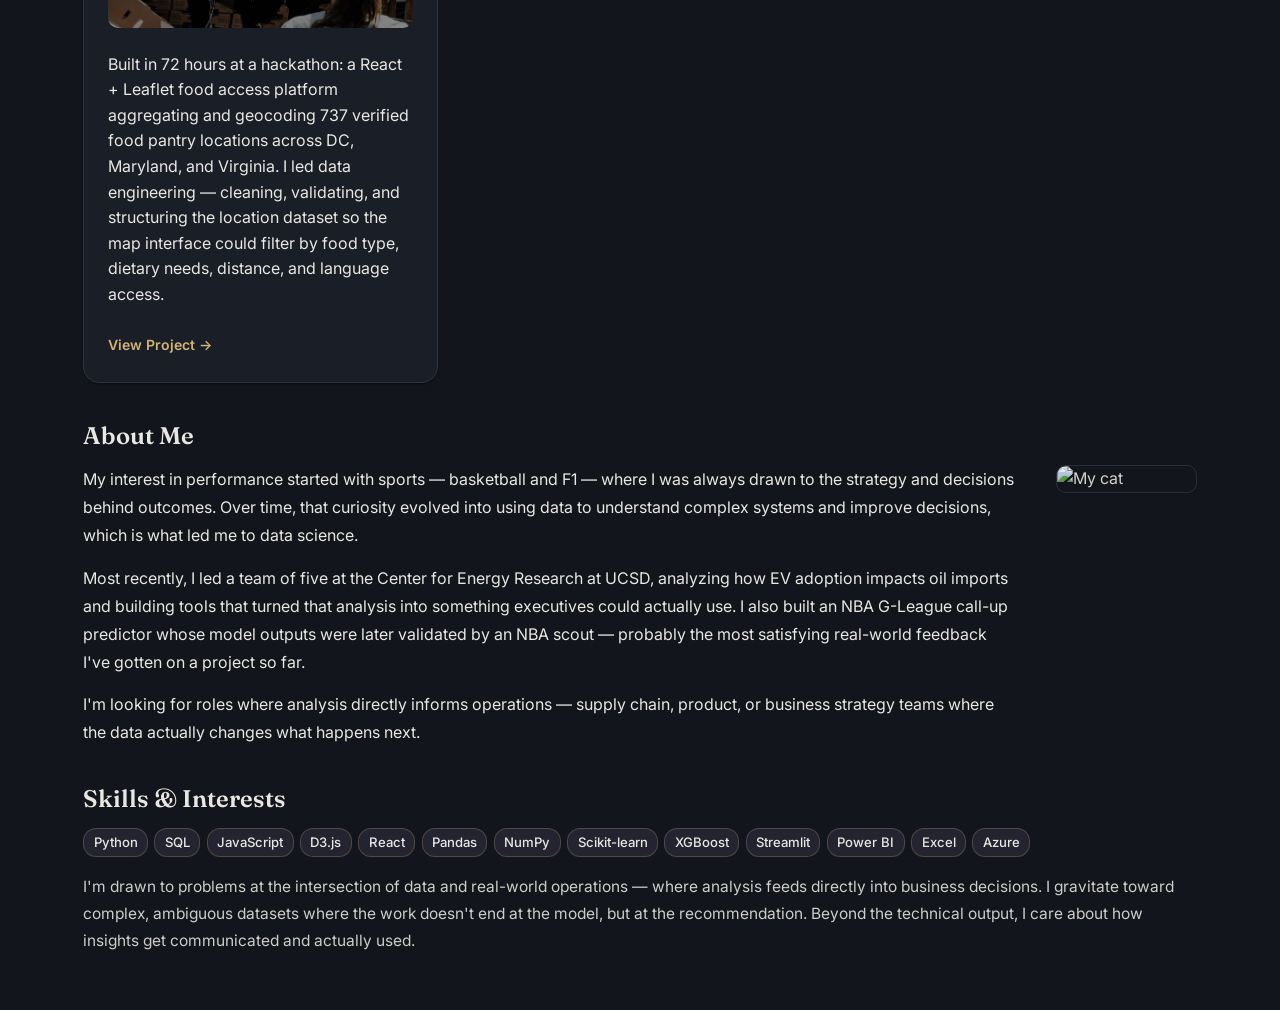
==== commit 48ad91c0: "resume UI update" ====
--- a/index.html
+++ b/index.html
@@ -5,6 +5,9 @@
     <meta name="viewport" content="width=device-width, initial-scale=1.0">
     <meta name="description" content="Joshua Huang — Data Science and Business Analytics student at UC San Diego. Projects in ML, ETL pipelines, dashboard engineering, and interactive visualization.">
     <title>Joshua Huang — Data Science Portfolio</title>
+    <link rel="preconnect" href="https://fonts.googleapis.com">
+    <link rel="preconnect" href="https://fonts.gstatic.com" crossorigin>
+    <link href="https://fonts.googleapis.com/css2?family=Fraunces:opsz,wght@9..144,500;9..144,600;9..144,700&family=Inter:wght@400;500;600;700&family=IBM+Plex+Mono:wght@400;500&display=swap" rel="stylesheet">
     <link rel="stylesheet" href="style.css">
     <script type="module" src="global.js"></script>
     <script src="index.js" type="module" defer></script>
@@ -17,7 +20,7 @@
         align-items: center;
         padding: 2rem 0 2.25rem;
         margin-bottom: 2.5rem;
-        border-bottom: 1px solid color-mix(in oklch, currentColor 12%, transparent);
+        border-bottom: 1px solid var(--border);
       }
 
       .hero h1 {
@@ -28,8 +31,9 @@
 
       .hero-tagline {
         font-size: 1.05rem;
+        font-family: var(--font-display);
         font-style: italic;
-        opacity: 0.6;
+        color: var(--text-muted);
         margin: 0 0 1rem;
       }
 
@@ -51,23 +55,28 @@
         font-weight: 600;
         text-decoration: none;
         padding: 0.45em 1.15em;
-        border-radius: 0.4em;
-        border: 2px solid var(--color-accent);
-        color: var(--color-accent);
-        transition: background 150ms;
+        border-radius: var(--radius-s);
+        border: 1px solid var(--border-strong);
+        color: var(--text);
+        transition: background var(--dur-1) var(--ease), color var(--dur-1) var(--ease), border-color var(--dur-1) var(--ease);
       }
 
       .hero-cta:hover {
-        background: color-mix(in oklch, var(--color-accent), canvas 80%);
+        border-color: var(--accent);
+        color: var(--accent);
+        background: color-mix(in oklch, var(--accent), transparent 90%);
       }
 
       .hero-cta.primary {
-        background: var(--color-accent);
-        color: oklch(12% 0.02 120);
+        background: var(--accent);
+        border-color: var(--accent);
+        color: var(--on-accent);
       }
 
       .hero-cta.primary:hover {
-        background: color-mix(in oklch, var(--color-accent), canvastext 20%);
+        background: var(--accent-strong);
+        border-color: var(--accent-strong);
+        color: var(--on-accent);
       }
 
       .hero-photo {
@@ -76,7 +85,9 @@
         border-radius: 50%;
         object-fit: cover;
         object-position: center 20%;
-        border: 3px solid color-mix(in oklch, var(--color-accent), canvas 45%);
+        border: 2px solid var(--border-strong);
+        outline: 1px solid color-mix(in oklch, var(--accent), transparent 55%);
+        outline-offset: 4px;
         display: block;
       }
 
@@ -108,7 +119,8 @@
 
       .about-photo {
         width: clamp(100px, 11vw, 150px);
-        border-radius: 0.6rem;
+        border-radius: var(--radius-m);
+        border: 1px solid var(--border);
         display: block;
         opacity: 0.9;
       }
@@ -126,8 +138,9 @@
         font-weight: 500;
         padding: 0.22em 0.72em;
         border-radius: 1em;
-        background: color-mix(in oklch, var(--color-accent), canvas 82%);
-        color: canvastext;
+        background: color-mix(in oklch, var(--accent), var(--bg) 88%);
+        border: 1px solid color-mix(in oklch, var(--accent), transparent 75%);
+        color: var(--text);
       }
 
       .interests-text {
--- a/style.css
+++ b/style.css
@@ -3,20 +3,75 @@
 }
 
 :root {
-  --color-accent: oklch(65.602% 0.09892 120.137);
+  /* surfaces */
+  --bg:            light-dark(#f6f4ef, #12151b);
+  --surface:       light-dark(#fdfcf9, #1a1e26);
+  --surface-2:     light-dark(#efece4, #222733);
+  --border:        light-dark(#ddd8cc, #2e3440);
+  --border-strong: light-dark(#c9c3b4, #3a414f);
+  /* ink */
+  --text:          light-dark(#23262c, #e9e7e2);
+  --text-muted:    light-dark(#5d5f66, #a9a69e);
+  /* accent (champagne / bronze) */
+  --accent:        light-dark(#7d600f, #d3b273);
+  --accent-strong: color-mix(in oklch, var(--accent), var(--text) 15%);
+  --on-accent:     light-dark(#ffffff, #131108);
+  --color-accent:  var(--accent); /* legacy alias used by inline page styles */
+  /* chart chrome */
+  --chart-dot:     light-dark(#3a6ea8, #5e8fc7);
+  --grid:          light-dark(#e5e1d6, #262b35);
+  /* background effect */
+  --bg-particle:   light-dark(#8a6b1e, #d3b273);
+  --bg-line:       light-dark(#8f8974, #5b6474);
+  /* elevation, radii, motion, type */
+  --shadow-color:  light-dark(rgb(60 50 20 / 0.10), rgb(0 0 0 / 0.45));
+  --shadow-1: 0 1px 2px var(--shadow-color);
+  --shadow-2: 0 2px 6px var(--shadow-color), 0 12px 32px var(--shadow-color);
+  --radius-s: 0.375rem;
+  --radius-m: 0.625rem;
+  --radius-l: 1rem;
+  --ease: cubic-bezier(0.4, 0, 0.2, 1);
+  --dur-1: 150ms;
+  --dur-2: 300ms;
+  --font-display: "Fraunces", Georgia, "Times New Roman", serif;
+  --font-body: "Inter", system-ui, -apple-system, "Segoe UI", sans-serif;
+  --font-mono: "IBM Plex Mono", ui-monospace, SFMono-Regular, Menlo, monospace;
 }
 
 html {
-  accent-color: var(--color-accent);
+  accent-color: var(--accent);
   color-scheme: light dark;
+  /* page background lives on html so the fixed bg canvas (z-index -1) stays visible */
+  background-color: var(--bg);
 }
 
 body {
-  max-width: min(1300px, 90vw);
+  max-width: min(1200px, 92vw);
   margin: 0 auto;
-  padding: 0.5rem 1.5rem;
-  background-color: canvas;
-  color: canvastext;
+  padding: 1rem 2rem;
+  background-color: transparent;
+  color: var(--text);
+  font-family: var(--font-body);
+  line-height: 1.6;
+}
+
+/* Ambient wash — static fallback layer beneath the constellation canvas */
+body::before {
+  content: "";
+  position: fixed;
+  inset: 0;
+  z-index: -2;
+  pointer-events: none;
+  background:
+    radial-gradient(1100px 700px at 85% -10%, color-mix(in oklch, var(--accent), transparent 93%), transparent 60%),
+    radial-gradient(900px 600px at -10% 110%, color-mix(in oklch, var(--chart-dot), transparent 95%), transparent 60%);
+}
+
+#bg-canvas {
+  position: fixed;
+  inset: 0;
+  z-index: -1;
+  pointer-events: none;
 }
 
 input,
@@ -49,13 +104,18 @@
 /* ─── Navigation ────────────────────────────────────────── */
 
 nav {
-  --border-color: oklch(50% 10% 200 / 40%);
+  position: sticky;
+  top: 0;
+  z-index: 50;
   display: flex;
   gap: 1rem;
   padding: 0.5rem 0;
   align-items: center;
   font-size: 1rem;
-  border-bottom: 1px solid var(--border-color);
+  background: color-mix(in srgb, var(--bg) 82%, transparent);
+  backdrop-filter: blur(12px);
+  -webkit-backdrop-filter: blur(12px);
+  border-bottom: 1px solid var(--border);
 }
 
 nav ul,
@@ -66,25 +126,28 @@
 nav a {
   flex: 1;
   text-decoration: none;
-  color: inherit;
+  color: var(--text-muted);
+  font-weight: 500;
   text-align: center;
   padding: 0.5em;
+  border-bottom: 2px solid transparent;
+  transition: color var(--dur-1) var(--ease), border-color var(--dur-1) var(--ease);
 }
 
 nav a.current {
-  border-bottom: 0.4em solid var(--color-accent);
-  padding-bottom: 0.1em;
-}
-
-nav a:hover {
-  border-bottom: 0.4em solid var(--color-accent);
-  background-color: color-mix(in oklch, var(--color-accent), canvas 85%);
+  color: var(--text);
+  border-bottom-color: var(--accent);
+}
+
+nav a:hover:not(.current) {
+  color: var(--text);
+  border-bottom-color: color-mix(in oklch, var(--accent), transparent 50%);
 }
 
 /* ─── Headings ──────────────────────────────────────────── */
 
 h1 {
-  font-size: 400%;
+  font-size: clamp(2.5rem, 6vw, 4rem);
 }
 
 h1,
@@ -93,8 +156,32 @@
 h4,
 h5,
 h6 {
+  font-family: var(--font-display);
+  font-weight: 600;
   line-height: 1.1;
   text-wrap: balance;
+}
+
+a {
+  color: var(--accent);
+  transition: color var(--dur-1) var(--ease);
+}
+
+a:hover {
+  color: var(--accent-strong);
+}
+
+code {
+  font-family: var(--font-mono);
+}
+
+:focus-visible {
+  outline: 2px solid var(--accent);
+  outline-offset: 2px;
+}
+
+::selection {
+  background: color-mix(in oklch, var(--accent), transparent 70%);
 }
 
 /* ─── Theme selector ────────────────────────────────────── */
@@ -103,7 +190,9 @@
   position: absolute;
   top: 1rem;
   right: 1rem;
+  z-index: 60;
   font-size: 80%;
+  color: var(--text-muted);
   display: flex;
   align-items: center;
   gap: 0.5rem;
@@ -111,6 +200,14 @@
   grid-template-columns: none;
 }
 
+.color-scheme select {
+  background: var(--surface);
+  color: var(--text);
+  border: 1px solid var(--border);
+  border-radius: var(--radius-s);
+  padding: 0.2em 0.5em;
+}
+
 /* ─── Profile stats ─────────────────────────────────────── */
 
 #profile-stats dl {
@@ -122,7 +219,7 @@
 #profile-stats dt {
   grid-row: 1;
   font-weight: bold;
-  color: gray;
+  color: var(--text-muted);
   text-transform: uppercase;
 }
 
@@ -143,19 +240,34 @@
 .projects img {
   width: 100%;
   height: auto;
+  border-radius: var(--radius-m);
 }
 
 .projects article {
-  padding: 1.25em;
-  background-color: color-mix(in oklch, canvas, canvastext 5%);
+  padding: 1.5em;
+  background-color: var(--surface);
+  border: 1px solid var(--border);
+  border-radius: var(--radius-l);
+  box-shadow: var(--shadow-1);
+  transition: transform var(--dur-2) var(--ease), box-shadow var(--dur-2) var(--ease), border-color var(--dur-2) var(--ease);
 }
 
 .projects article:hover {
   transform: translateY(-4px);
+  box-shadow: var(--shadow-2);
+  border-color: color-mix(in oklch, var(--accent), var(--border) 55%);
 }
 
 .projects h2 {
   margin: 0;
+}
+
+.projects article > p:first-of-type strong {
+  font-family: var(--font-mono);
+  font-size: 0.75rem;
+  font-weight: 500;
+  letter-spacing: 0.08em;
+  color: var(--text-muted);
 }
 
 .project-link {
@@ -195,7 +307,7 @@
 }
 
 .selected {
-  --color: oklch(60% 45% 0) !important;
+  --color: var(--accent) !important;
 }
 
 .selected:is(path) {
@@ -208,8 +320,9 @@
   grid-template-columns: repeat(auto-fill, minmax(9em, 1fr));
   gap: 1em;
   padding: 1em;
-  border: 1px solid #ccc;
-  border-radius: 0.5em;
+  border: 1px solid var(--border);
+  border-radius: var(--radius-m);
+  background: var(--surface);
   list-style: none;
 }
 
@@ -236,18 +349,20 @@
   padding: 0.75em 1em;
   margin-block: 1.5em;
   font-size: 1.1rem;
-  border: 2px solid var(--color-accent);
-  border-radius: 0.5em;
-  background-color: canvas;
-  color: canvastext;
+  border: 1px solid var(--border);
+  border-radius: var(--radius-m);
+  background-color: var(--surface);
+  color: var(--text);
+  transition: border-color var(--dur-1) var(--ease);
 }
 
 .searchBar::placeholder {
-  color: color-mix(in oklch, canvastext, canvas 45%);
+  color: var(--text-muted);
 }
 
 .searchBar:focus {
-  outline: 3px solid color-mix(in oklch, var(--color-accent), canvas 60%);
+  border-color: var(--accent);
+  outline: 3px solid color-mix(in oklch, var(--accent), transparent 70%);
   outline-offset: 2px;
 }
 
@@ -261,25 +376,51 @@
 }
 
 .stats dt {
-  font-weight: bold;
-  color: color-mix(in oklch, canvastext, canvas 35%);
+  font-weight: 600;
+  font-size: 0.72rem;
+  text-transform: uppercase;
+  letter-spacing: 0.08em;
+  color: var(--text-muted);
 }
 
 .stats dd {
   margin: 0;
   font-size: 2rem;
-  font-weight: bold;
+  font-weight: 600;
+  font-family: var(--font-mono);
+  font-variant-numeric: tabular-nums;
 }
 
 /* ─── Gridlines ─────────────────────────────────────────── */
 
 .gridlines line {
-  stroke: currentColor;
-  stroke-opacity: 0.15;
+  stroke: var(--grid);
+  stroke-opacity: 1;
 }
 
 .gridlines path {
   display: none;
+}
+
+/* ─── Axes & scatter dots (overrides D3 presentation attrs) ─ */
+
+.x-axis text,
+.y-axis text {
+  fill: var(--text-muted);
+  font-family: var(--font-body);
+  font-size: 0.72rem;
+  font-variant-numeric: tabular-nums;
+}
+
+.x-axis path.domain,
+.y-axis path.domain,
+.x-axis line,
+.y-axis line {
+  stroke: var(--border-strong);
+}
+
+.dots circle {
+  fill: var(--chart-dot);
 }
 
 /* ─── Tooltip & info ────────────────────────────────────── */
@@ -292,7 +433,7 @@
 }
 
 .info dt {
-  color: color-mix(in oklch, canvastext, canvas 40%);
+  color: var(--text-muted);
   font-weight: bold;
 }
 
@@ -304,12 +445,12 @@
   position: fixed;
   top: 1em;
   left: 1em;
-  background: color-mix(in oklch, canvas, canvastext 5%);
-  color: canvastext;
-  border: 1px solid color-mix(in oklch, canvastext, canvas 75%);
-  border-radius: 0.75rem;
+  background: color-mix(in srgb, var(--surface) 88%, transparent);
+  color: var(--text);
+  border: 1px solid var(--border-strong);
+  border-radius: var(--radius-m);
   padding: 1rem;
-  box-shadow: 0 0.5rem 1.5rem rgb(0 0 0 / 0.18);
+  box-shadow: var(--shadow-2);
   backdrop-filter: blur(0.5rem);
   z-index: 10;
 }
@@ -359,21 +500,25 @@
 
 .stat-card {
   padding: 0.75rem 0;
-  border-top: 1px solid color-mix(in oklch, currentColor 20%, transparent);
+  border-top: 1px solid var(--border);
 }
 
 .stat-card dt {
   margin: 0 0 0.25rem;
-  font-size: 0.8rem;
-  font-weight: 700;
-  opacity: 0.6;
+  font-size: 0.72rem;
+  font-weight: 600;
+  text-transform: uppercase;
+  letter-spacing: 0.08em;
+  color: var(--text-muted);
 }
 
 .stat-card dd {
   margin: 0;
   font-size: clamp(1.3rem, 2.8vw, 2rem);
-  font-weight: 800;
+  font-weight: 600;
   line-height: 1.1;
+  font-family: var(--font-mono);
+  font-variant-numeric: tabular-nums;
 }
 
 /* ─── Time slider ───────────────────────────────────────── */
@@ -396,7 +541,8 @@
 
 #commit-time {
   font-size: 0.9rem;
-  opacity: 0.75;
+  color: var(--text-muted);
+  font-variant-numeric: tabular-nums;
 }
 
 /* ─── Circles (scatter plot) ────────────────────────────── */
@@ -416,7 +562,7 @@
 }
 
 circle.selected {
-  fill: #ff6b6b;
+  fill: var(--accent);
 }
 
 /* ─── Brush selection ───────────────────────────────────── */
@@ -428,9 +574,10 @@
 }
 
 .selection {
-  fill-opacity: 0.1;
-  stroke: currentColor;
-  stroke-opacity: 0.7;
+  fill: var(--accent);
+  fill-opacity: 0.08;
+  stroke: var(--accent);
+  stroke-opacity: 0.8;
   stroke-dasharray: 5 3;
   animation: marching-ants 2s linear infinite;
 }
@@ -445,6 +592,20 @@
 
   #projects-pie-plot {
     align-self: center;
+  }
+
+  nav {
+    flex-wrap: wrap;
+    gap: 0;
+    font-size: 0.9rem;
+  }
+
+  nav a {
+    padding: 0.4em 0.5em;
+  }
+
+  #chart {
+    padding-left: 1.5rem;
   }
 }
 /* ─── Scrollytelling layout ──────────────────────────────── */
@@ -466,12 +627,13 @@
 
 #scatter-plot {
   position: sticky;
-  top: 1rem;
+  top: 3.5rem;
   align-self: start;
   max-height: 95vh;
   overflow-y: auto;
   z-index: 0;
   padding-bottom: 1rem;
+  scrollbar-color: var(--border-strong) transparent;
 }
 
 .chart-section h2,
@@ -483,6 +645,8 @@
 #chart {
   width: 100%;
   overflow: visible;
+  /* room for y-axis tick labels that extend left of the SVG viewBox */
+  padding-left: 2.5rem;
 }
 
 #chart svg {
@@ -497,11 +661,11 @@
 .step {
   margin-bottom: 1.75rem;
   padding: 0.75rem 0 0.75rem 1rem;
-  border-left: 3px solid #555;
-  opacity: 0.55;
+  border-left: 3px solid var(--border-strong);
+  color: var(--text-muted);
   font-size: 0.95rem;
   line-height: 1.5;
-  transition: opacity 200ms, border-color 200ms;
+  transition: color 200ms, border-color 200ms;
 }
 
 .step:last-child {
@@ -513,8 +677,8 @@
 }
 
 .step.is-active {
-  opacity: 1;
-  border-left-color: currentColor;
+  color: var(--text);
+  border-left-color: var(--accent);
 }
 
 #scatter-story a {
@@ -527,7 +691,7 @@
 .files-section {
   margin-top: 1.5rem;
   padding-top: 1rem;
-  border-top: 1px solid color-mix(in oklch, currentColor 18%, transparent);
+  border-top: 1px solid var(--border);
 }
 
 #files {
@@ -559,7 +723,7 @@
 
 #files dt small {
   display: block;
-  opacity: 0.65;
+  color: var(--text-muted);
   font-size: 0.7rem;
   margin-top: 0.15rem;
 }
@@ -606,4 +770,16 @@
   #files dd {
     margin-top: 0.35rem;
   }
+}
+
+/* ─── Reduced motion ─────────────────────────────────────── */
+
+@media (prefers-reduced-motion: reduce) {
+  *,
+  *::before,
+  *::after {
+    animation-duration: 0.01ms !important;
+    animation-iteration-count: 1 !important;
+    transition-duration: 0.01ms !important;
+  }
 }
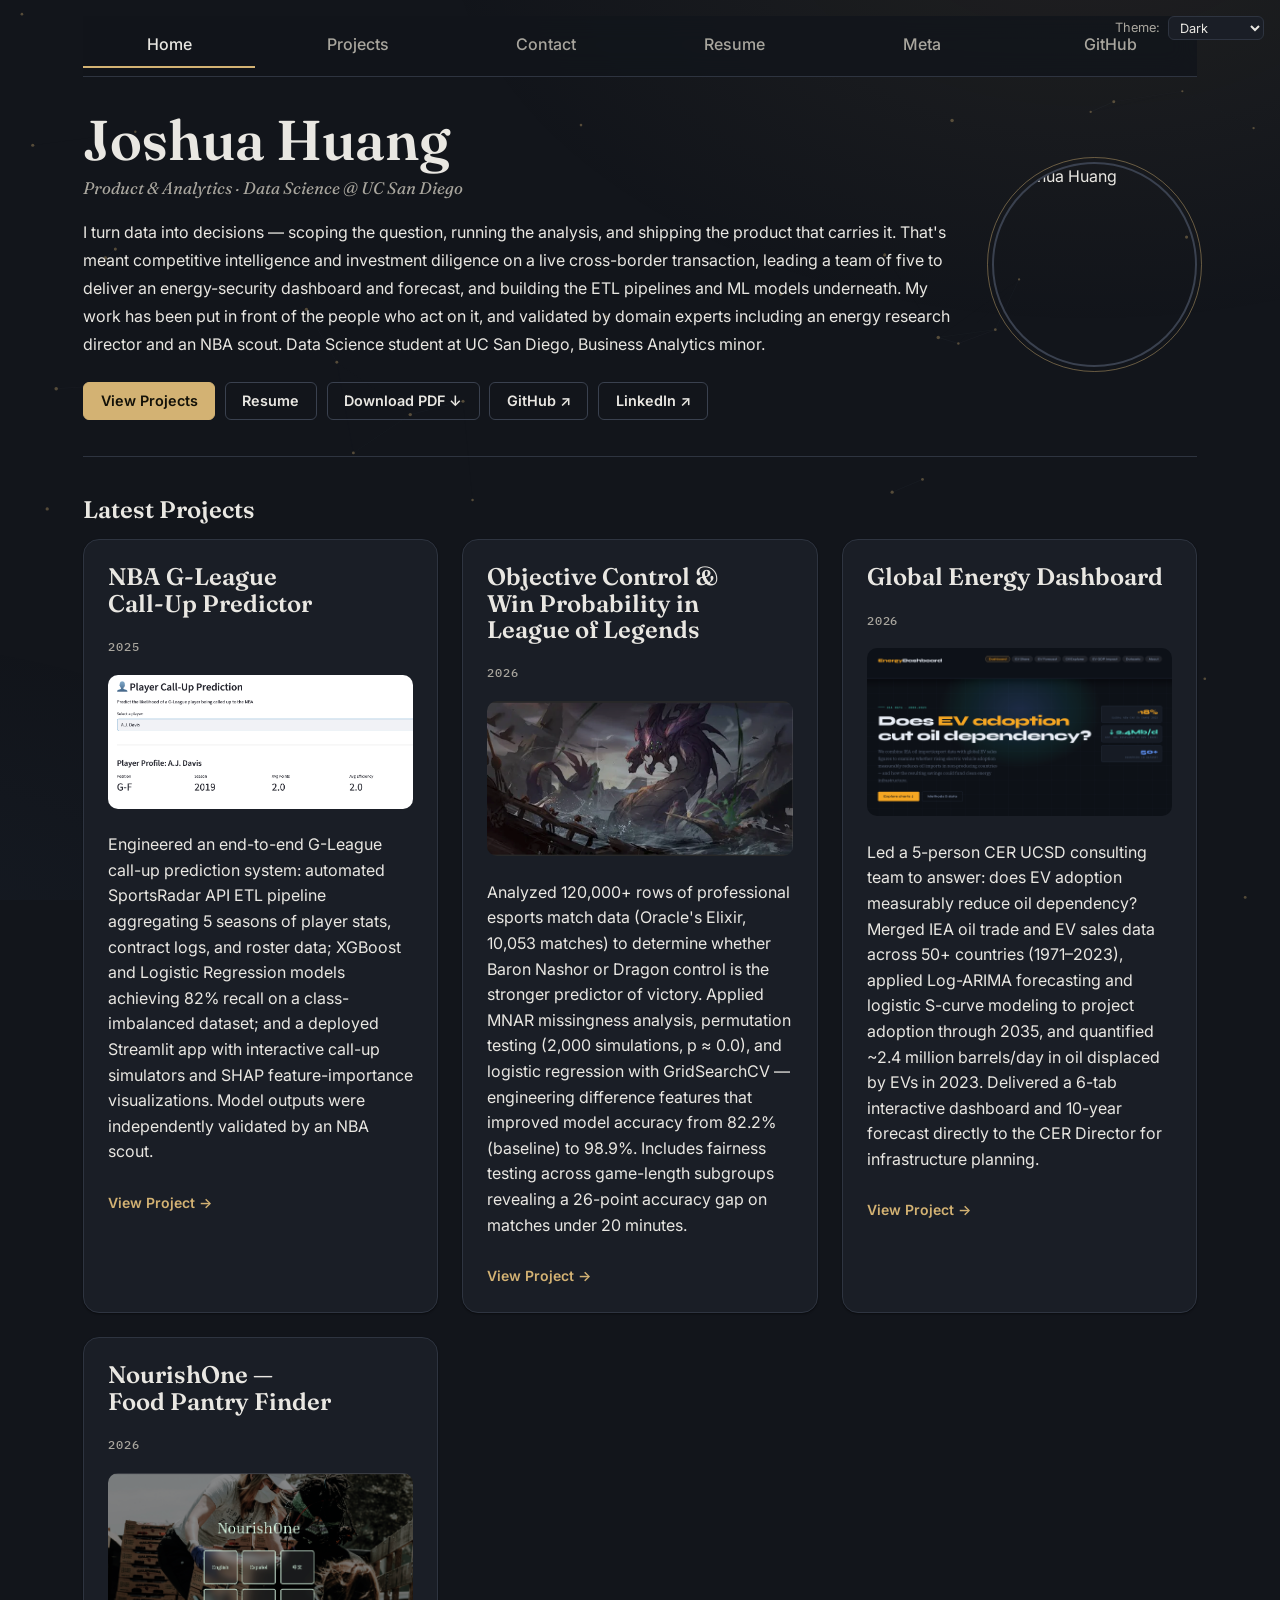
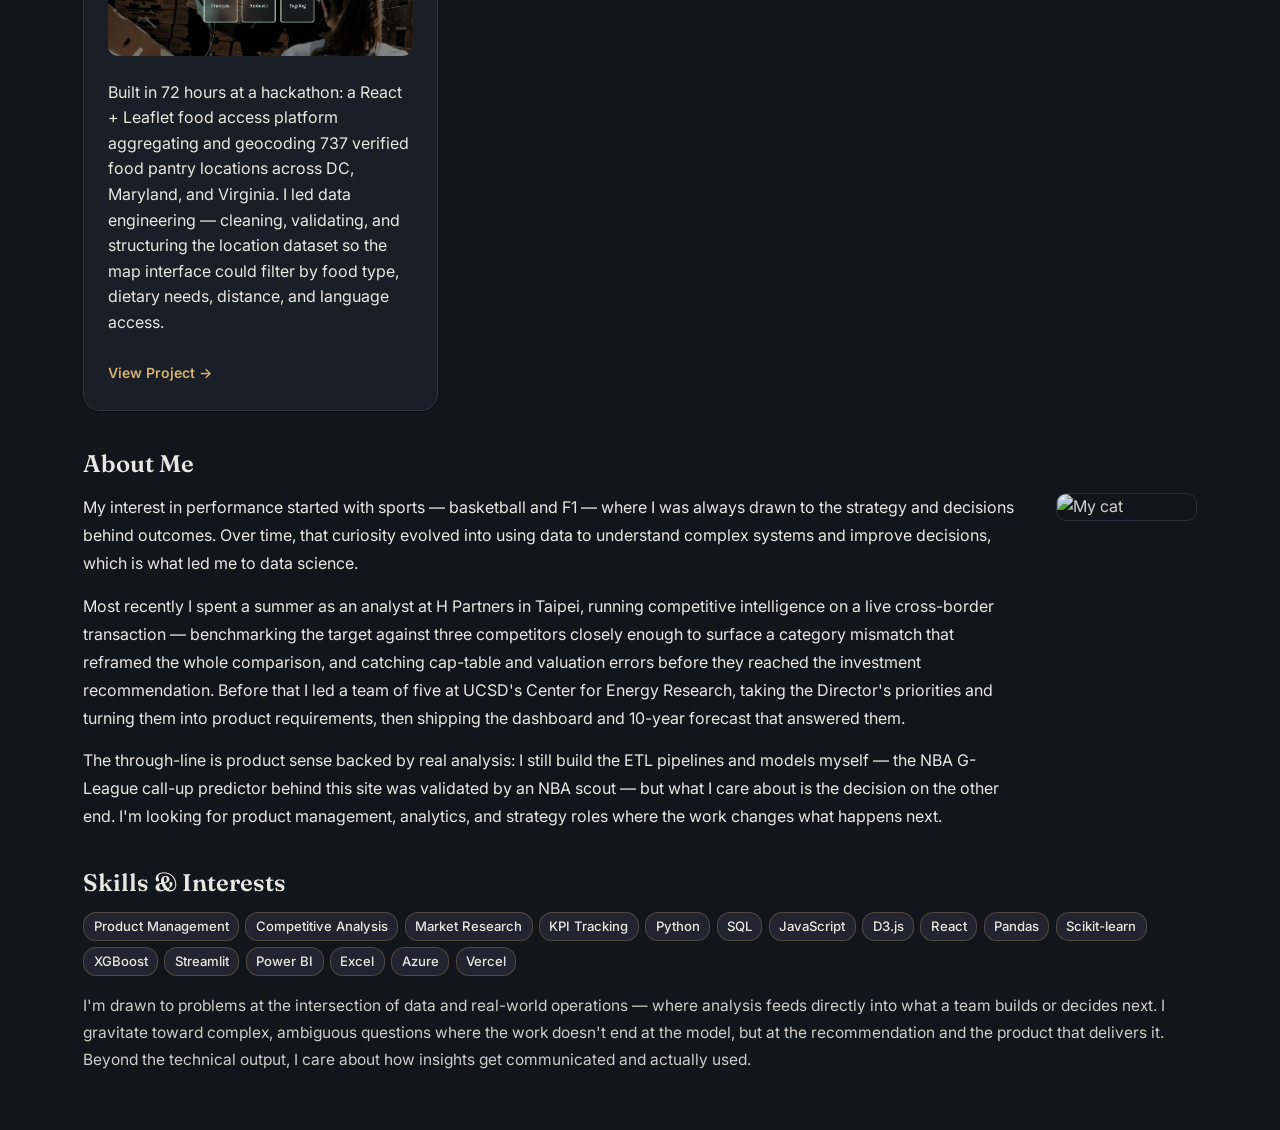
==== commit cf484107: "resume update" ====
--- a/index.html
+++ b/index.html
@@ -3,8 +3,8 @@
 <head>
     <meta charset="UTF-8">
     <meta name="viewport" content="width=device-width, initial-scale=1.0">
-    <meta name="description" content="Joshua Huang — Data Science and Business Analytics student at UC San Diego. Projects in ML, ETL pipelines, dashboard engineering, and interactive visualization.">
-    <title>Joshua Huang — Data Science Portfolio</title>
+    <meta name="description" content="Joshua Huang — Data Science and Business Analytics student at UC San Diego working across product and analytics. Competitive intelligence, investment diligence, product-led dashboards, and ML projects.">
+    <title>Joshua Huang — Product &amp; Analytics Portfolio</title>
     <link rel="preconnect" href="https://fonts.googleapis.com">
     <link rel="preconnect" href="https://fonts.gstatic.com" crossorigin>
     <link href="https://fonts.googleapis.com/css2?family=Fraunces:opsz,wght@9..144,500;9..144,600;9..144,700&family=Inter:wght@400;500;600;700&family=IBM+Plex+Mono:wght@400;500&display=swap" rel="stylesheet">
@@ -177,13 +177,15 @@
   <section class="hero">
     <div>
       <h1>Joshua Huang</h1>
-      <p class="hero-tagline">Data Science &amp; Business Analytics · UC San Diego</p>
+      <p class="hero-tagline">Product &amp; Analytics · Data Science @ UC San Diego</p>
       <p class="hero-intro">
-        I build data systems that answer business questions — ETL pipelines, ML models, and
-        interactive dashboards that translate raw data into decisions people can act on. My work
-        spans energy security research, predictive sports analytics, and civic tech, and has been
-        validated by domain experts including an energy research director and an NBA scout.
-        Third-year Data Science student at UC San Diego, Business Analytics minor.
+        I turn data into decisions — scoping the question, running the analysis, and shipping the
+        product that carries it. That's meant competitive intelligence and investment diligence on a
+        live cross-border transaction, leading a team of five to deliver an energy-security dashboard
+        and forecast, and building the ETL pipelines and ML models underneath. My work has been put
+        in front of the people who act on it, and validated by domain experts including an energy
+        research director and an NBA scout. Data Science student at UC San Diego, Business Analytics
+        minor.
       </p>
       <div class="hero-ctas">
         <a href="projects/" class="hero-cta primary">View Projects</a>
@@ -216,15 +218,19 @@
           what led me to data science.
         </p>
         <p>
-          Most recently, I led a team of five at the Center for Energy Research at UCSD,
-          analyzing how EV adoption impacts oil imports and building tools that turned that
-          analysis into something executives could actually use. I also built an NBA G-League
-          call-up predictor whose model outputs were later validated by an NBA scout —
-          probably the most satisfying real-world feedback I've gotten on a project so far.
+          Most recently I spent a summer as an analyst at H Partners in Taipei, running
+          competitive intelligence on a live cross-border transaction — benchmarking the target
+          against three competitors closely enough to surface a category mismatch that reframed the
+          whole comparison, and catching cap-table and valuation errors before they reached the
+          investment recommendation. Before that I led a team of five at UCSD's Center for Energy
+          Research, taking the Director's priorities and turning them into product requirements, then
+          shipping the dashboard and 10-year forecast that answered them.
         </p>
         <p>
-          I'm looking for roles where analysis directly informs operations — supply chain,
-          product, or business strategy teams where the data actually changes what happens next.
+          The through-line is product sense backed by real analysis: I still build the ETL pipelines
+          and models myself — the NBA G-League call-up predictor behind this site was validated by an
+          NBA scout — but what I care about is the decision on the other end. I'm looking for product
+          management, analytics, and strategy roles where the work changes what happens next.
         </p>
       </div>
       <img src="image/blackcat.png" alt="My cat" class="about-photo">
@@ -235,25 +241,30 @@
   <section class="home-section">
     <h2>Skills &amp; Interests</h2>
     <div class="skill-chips">
+      <span class="skill-chip">Product Management</span>
+      <span class="skill-chip">Competitive Analysis</span>
+      <span class="skill-chip">Market Research</span>
+      <span class="skill-chip">KPI Tracking</span>
       <span class="skill-chip">Python</span>
       <span class="skill-chip">SQL</span>
       <span class="skill-chip">JavaScript</span>
       <span class="skill-chip">D3.js</span>
       <span class="skill-chip">React</span>
       <span class="skill-chip">Pandas</span>
-      <span class="skill-chip">NumPy</span>
       <span class="skill-chip">Scikit-learn</span>
       <span class="skill-chip">XGBoost</span>
       <span class="skill-chip">Streamlit</span>
       <span class="skill-chip">Power BI</span>
       <span class="skill-chip">Excel</span>
       <span class="skill-chip">Azure</span>
+      <span class="skill-chip">Vercel</span>
     </div>
     <p class="interests-text">
-      I'm drawn to problems at the intersection of data and real-world operations — where
-      analysis feeds directly into business decisions. I gravitate toward complex, ambiguous
-      datasets where the work doesn't end at the model, but at the recommendation. Beyond the
-      technical output, I care about how insights get communicated and actually used.
+      I'm drawn to problems at the intersection of data and real-world operations — where analysis
+      feeds directly into what a team builds or decides next. I gravitate toward complex, ambiguous
+      questions where the work doesn't end at the model, but at the recommendation and the product
+      that delivers it. Beyond the technical output, I care about how insights get communicated and
+      actually used.
     </p>
   </section>
 
